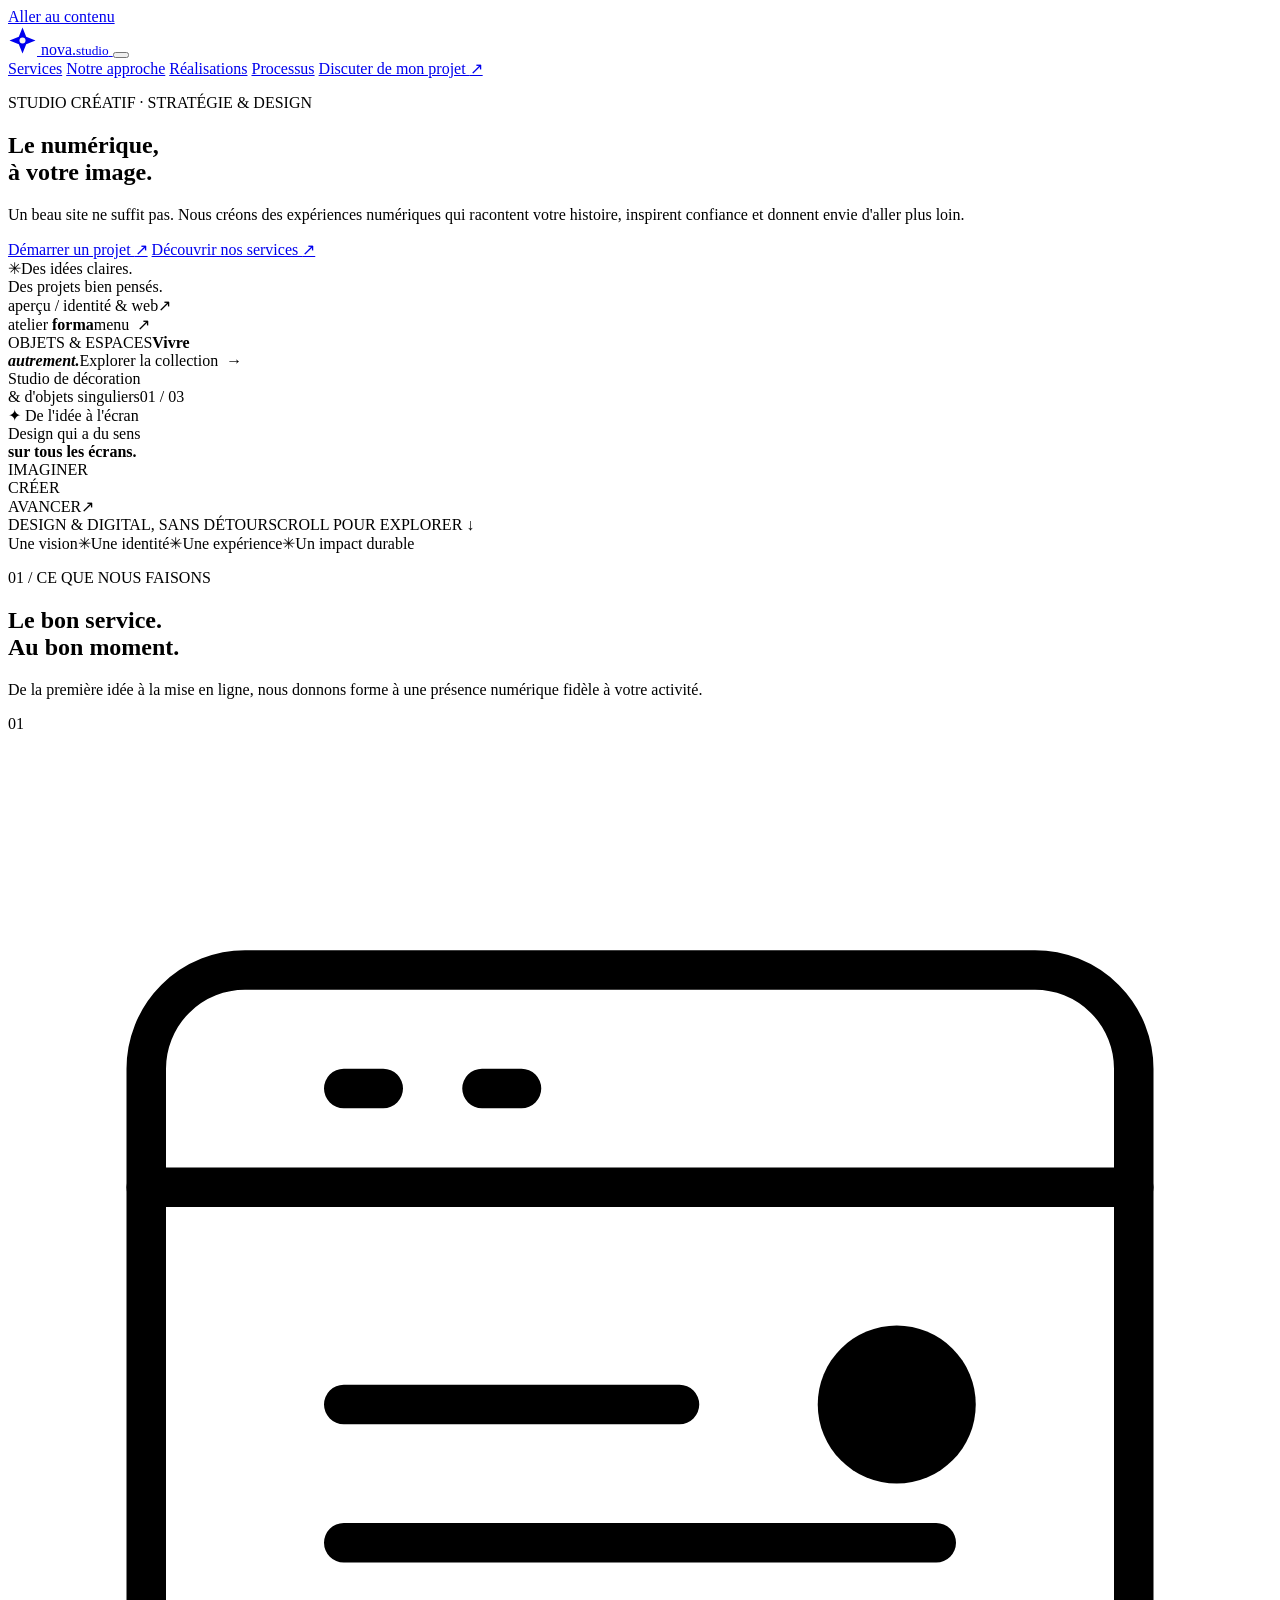
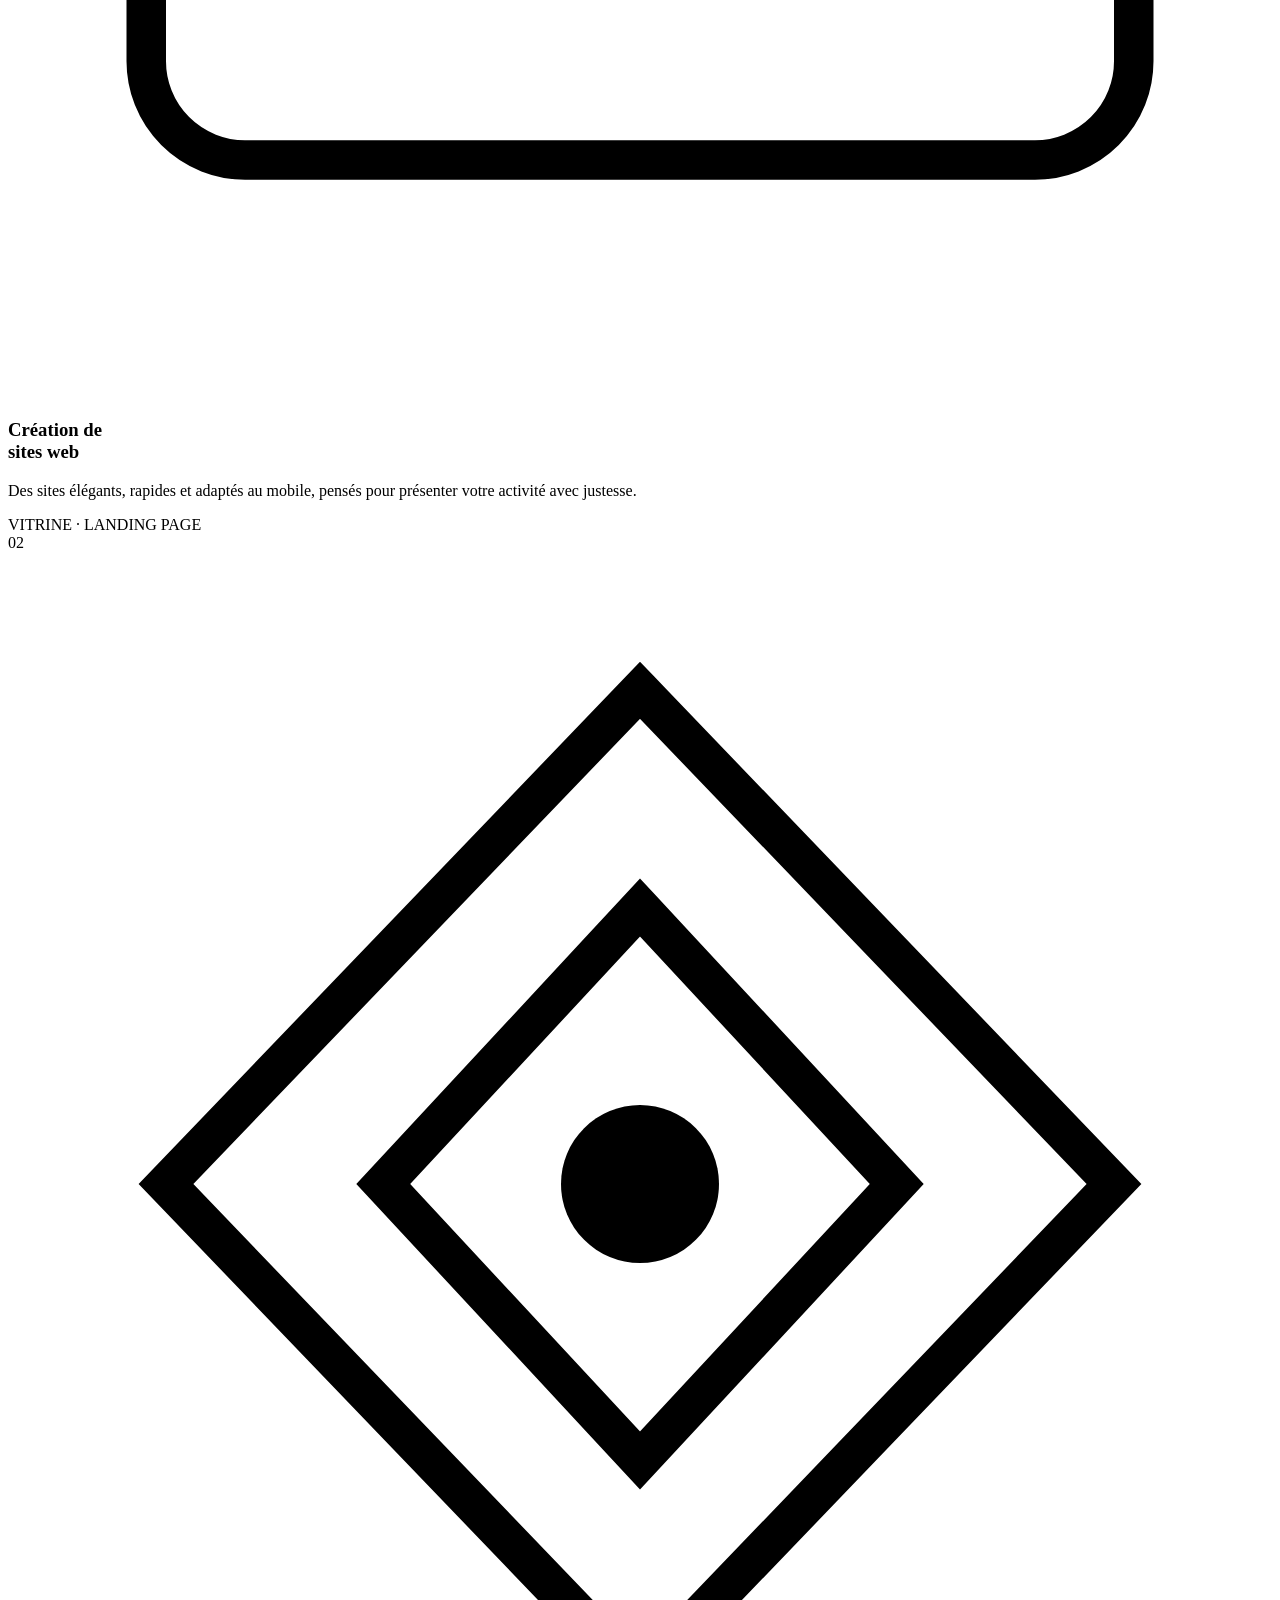
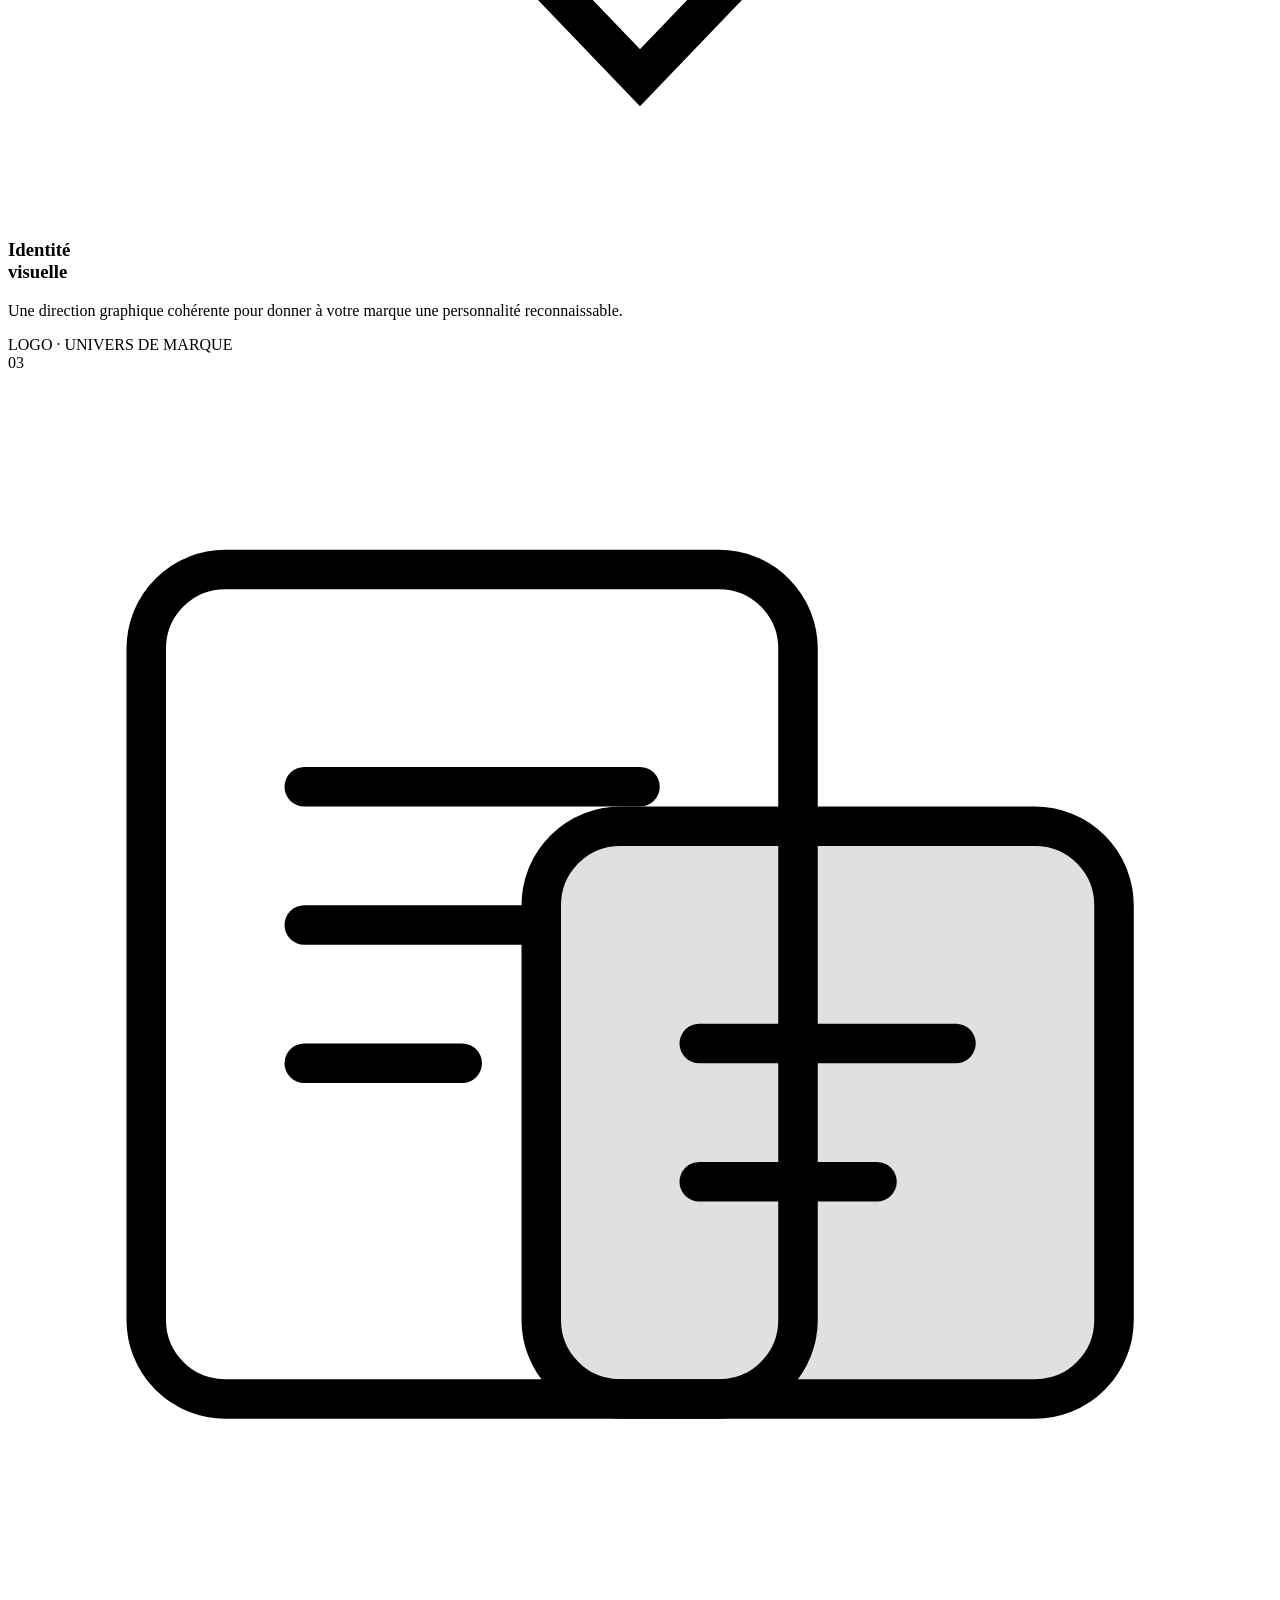
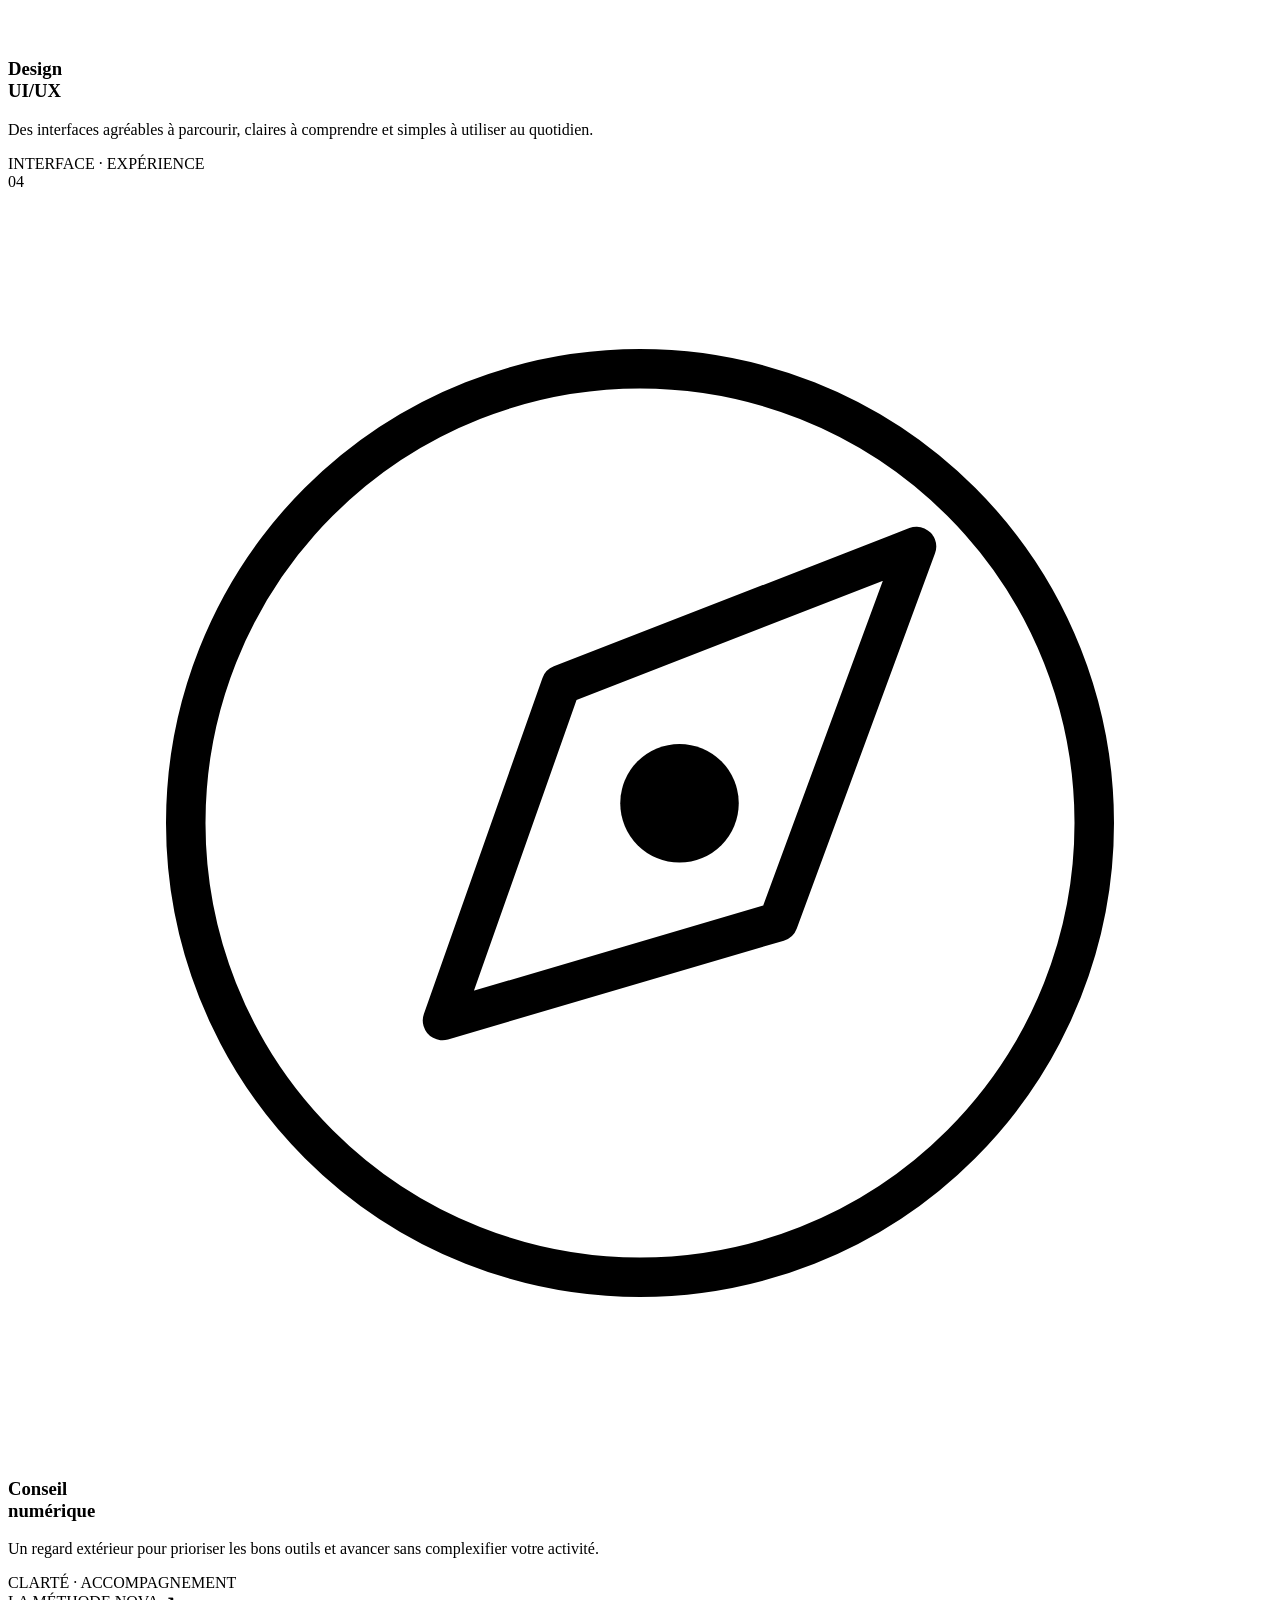
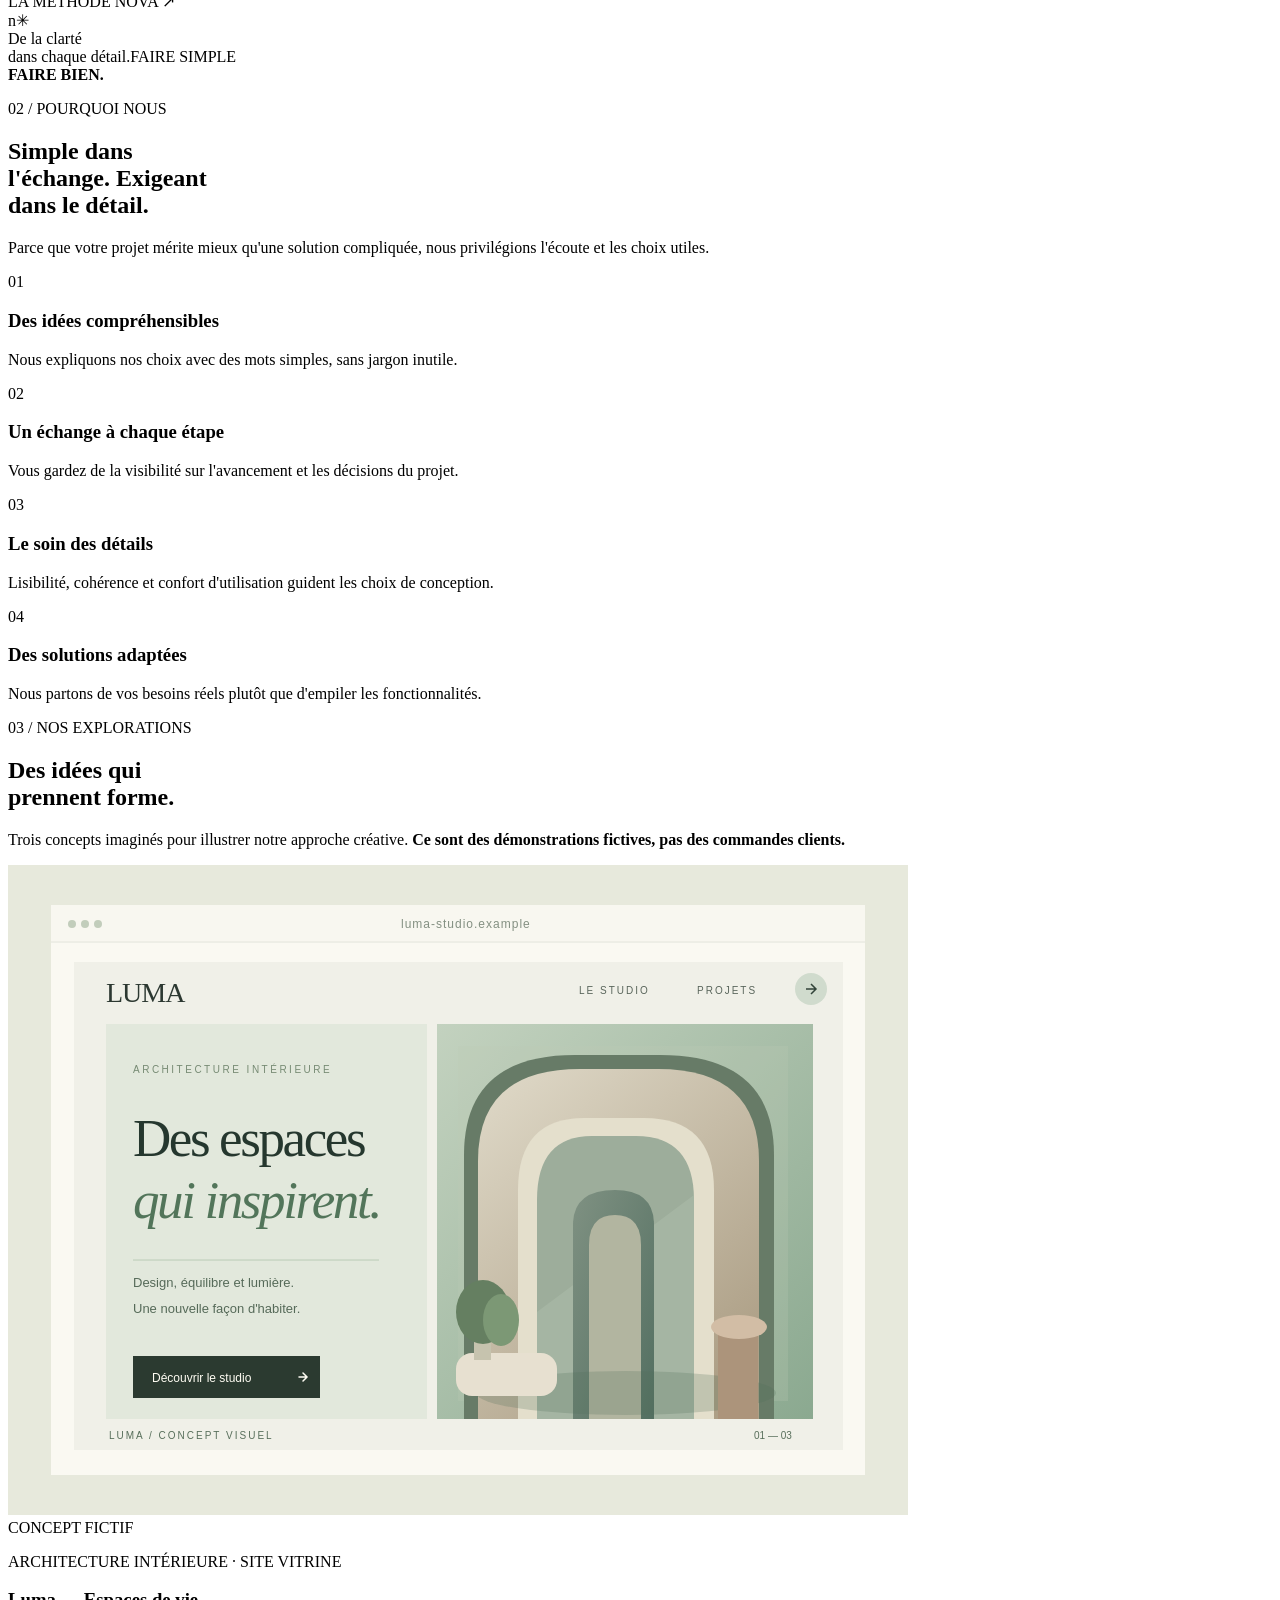
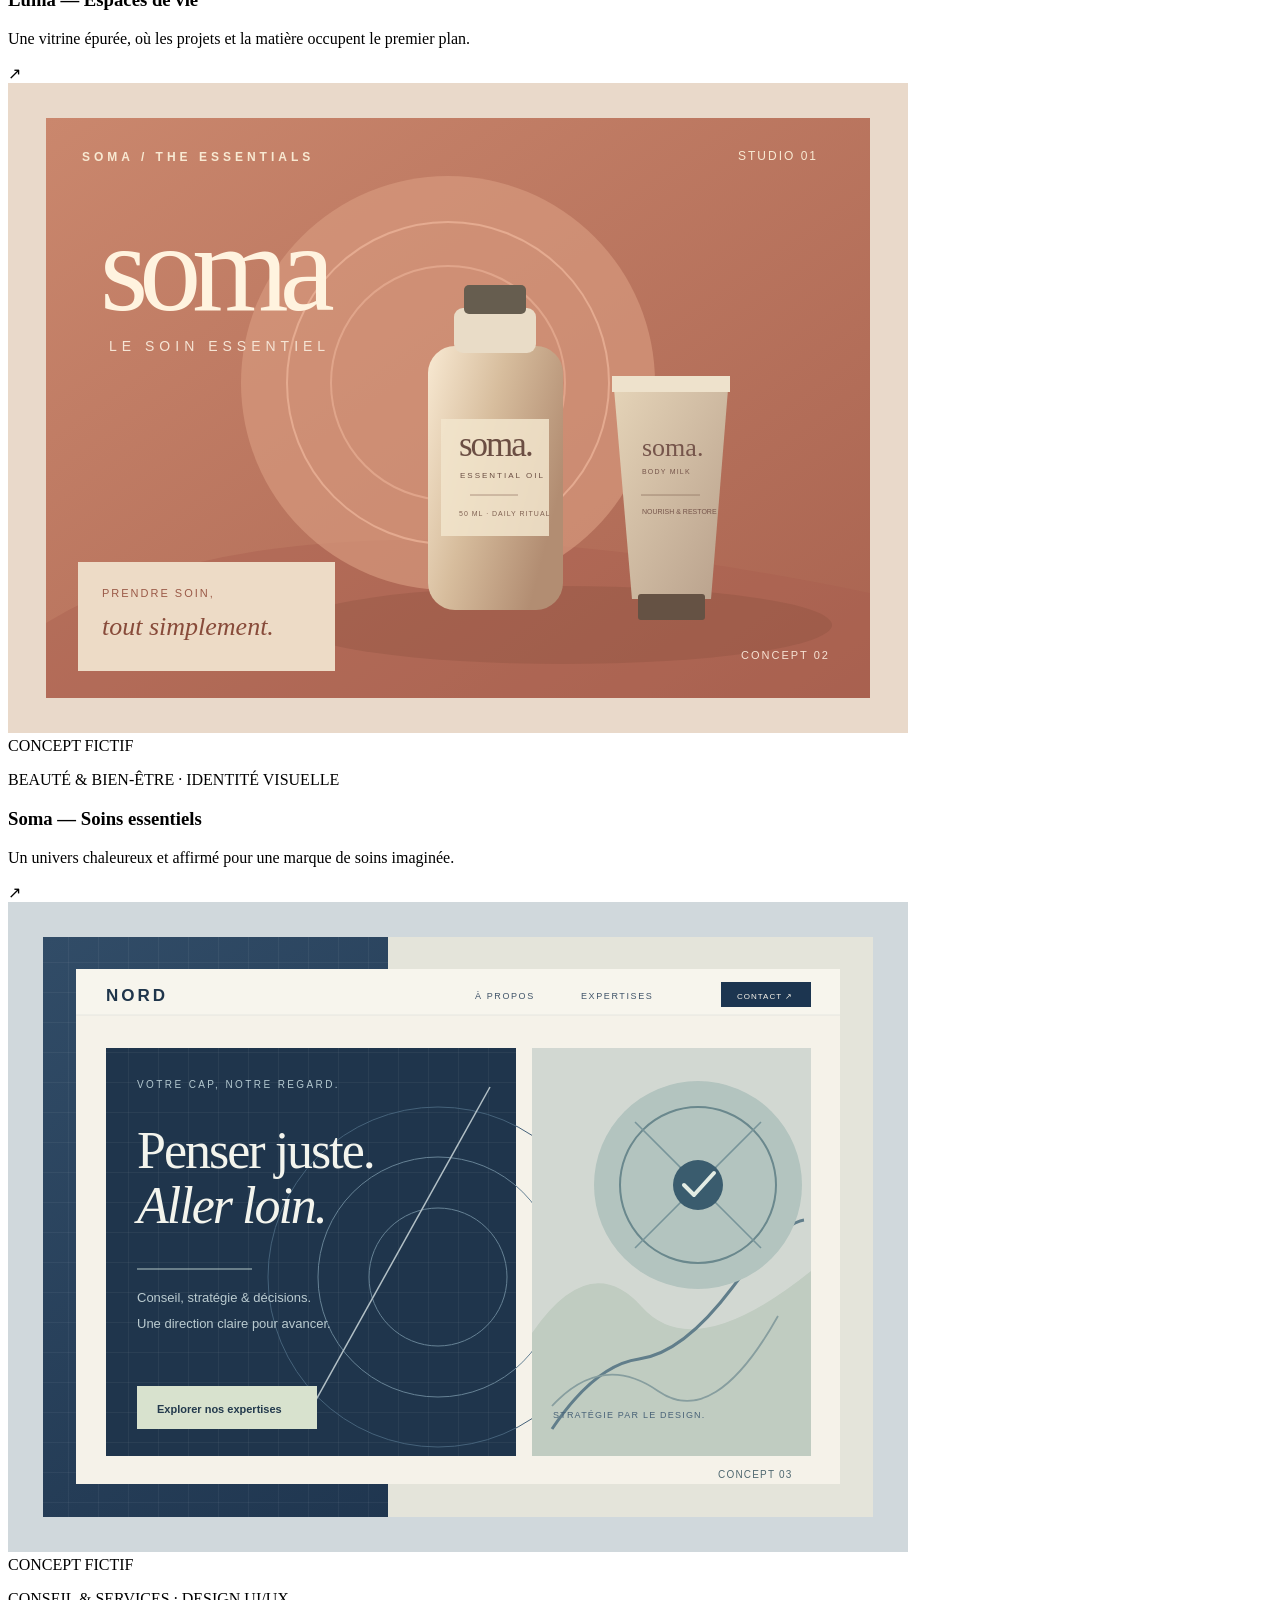
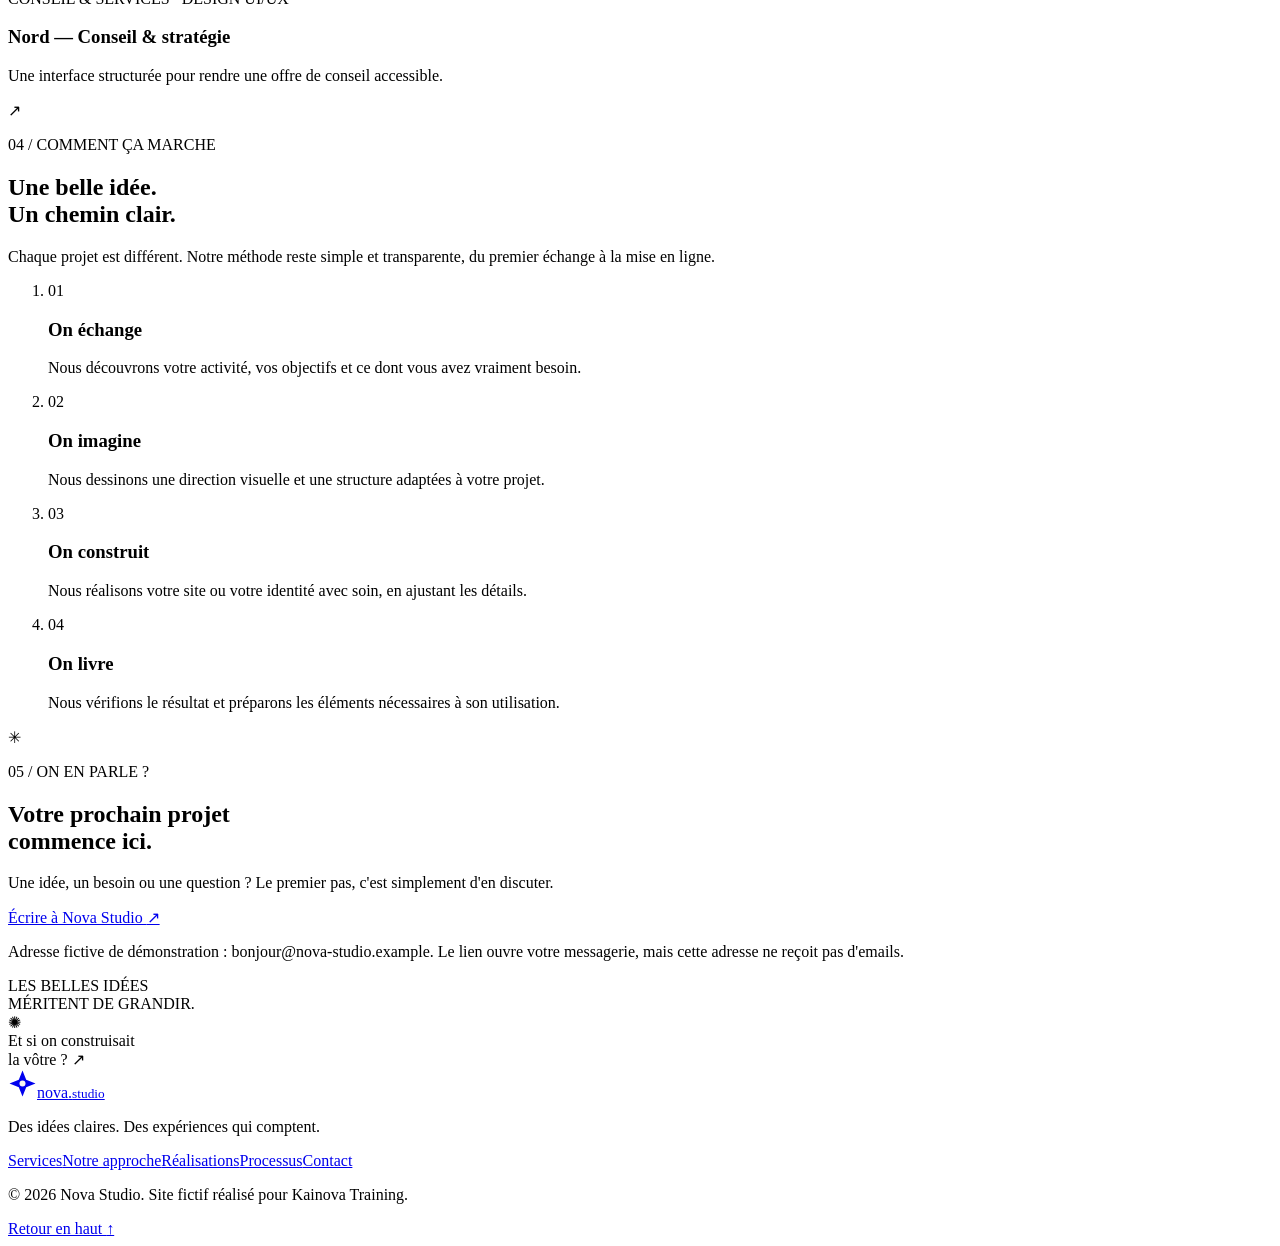
==== KAINOVA-TRAINING/01-nova-studio/index.html @ ff2a1469 "feat(nova-studio): add index.html" ====
<!doctype html>
<html lang="fr">
  <head>
    <meta charset="utf-8" />
    <meta name="viewport" content="width=device-width, initial-scale=1" />
    <meta name="theme-color" content="#f7f6f1" />
    <meta name="description" content="Nova Studio, agence numérique fictive : sites web, identité visuelle, design UI/UX et conseil pour petites entreprises francophones. Projet de démonstration Kainova Training." />
    <meta name="robots" content="noindex, nofollow" />
    <meta property="og:type" content="website" />
    <meta property="og:title" content="Nova Studio — Le numérique, à votre image" />
    <meta property="og:description" content="Un studio créatif pour une présence numérique claire, utile et remarquable. Site de démonstration." />
    <title>Nova Studio — Le numérique, à votre image</title>
    <link rel="icon" href="assets/favicon.svg" type="image/svg+xml" />
    <link rel="stylesheet" href="style.css" />
    <script src="script.js" defer></script>
  </head>
  <body>
    <a class="skip-link" href="#contenu">Aller au contenu</a>

    <header class="site-header" id="haut">
      <div class="container header-inner">
        <a href="#haut" class="brand" aria-label="Nova Studio, retour en haut de page">
          <span class="brand-mark" aria-hidden="true">
            <svg width="29" height="29" viewBox="0 0 29 29" fill="none"><path d="M14.5 1.5 18.2 10.8 27.5 14.5 18.2 18.2 14.5 27.5 10.8 18.2 1.5 14.5 10.8 10.8 14.5 1.5Z" fill="currentColor"/><circle cx="14.5" cy="14.5" r="3" fill="#F7F6F1"/></svg>
          </span>
          <span>nova<span class="brand-dot">.</span><small>studio</small></span>
        </a>

        <button class="menu-toggle" type="button" aria-expanded="false" aria-controls="navigation-principale" aria-label="Ouvrir le menu de navigation">
          <span></span><span></span>
        </button>

        <nav class="site-nav" id="navigation-principale" aria-label="Navigation principale" data-open="false">
          <a href="#services">Services</a>
          <a href="#approche">Notre approche</a>
          <a href="#realisations">Réalisations</a>
          <a href="#processus">Processus</a>
          <a class="nav-contact" href="#contact">Discuter de mon projet <span aria-hidden="true">↗</span></a>
        </nav>
      </div>
    </header>

    <main id="contenu">
      <section class="hero" aria-labelledby="hero-titre">
        <div class="hero-grain" aria-hidden="true"></div>
        <div class="container hero-grid">
          <div class="hero-copy">
            <p class="eyebrow eyebrow-light"><span class="eyebrow-line" aria-hidden="true"></span> STUDIO CRÉATIF · STRATÉGIE & DESIGN</p>
            <h1 id="hero-titre">Le numérique,<br />à votre <span class="serif-accent">image<span class="accent-period">.</span></span></h1>
            <p class="hero-lead">Un beau site ne suffit pas. Nous créons des expériences numériques qui racontent votre histoire, inspirent confiance et donnent envie d'aller plus loin.</p>
            <div class="hero-actions">
              <a class="button button-lime" href="#contact">Démarrer un projet <span class="button-arrow" aria-hidden="true">↗</span></a>
              <a class="text-link text-link-light" href="#services">Découvrir nos services <span aria-hidden="true">↗</span></a>
            </div>
            <div class="hero-bottom-note"><span class="note-asterisk" aria-hidden="true">✳</span><span>Des idées claires.<br />Des projets bien pensés.</span></div>
          </div>

          <div class="hero-art" aria-label="Aperçu graphique d'un projet web fictif réalisé en démonstration" role="img">
            <div class="art-orbit art-orbit-one" aria-hidden="true"></div>
            <div class="art-orbit art-orbit-two" aria-hidden="true"></div>
            <div class="mock-browser" aria-hidden="true">
              <div class="browser-top"><div class="browser-dots"><i></i><i></i><i></i></div><span>aperçu / identité & web</span><span class="browser-plus">↗</span></div>
              <div class="browser-page">
                <div class="demo-topline"><span>atelier <b>forma</b></span><span>menu &nbsp;↗</span></div>
                <div class="demo-hero">
                  <div class="demo-copy"><span class="demo-label">OBJETS & ESPACES</span><strong>Vivre<br /><em>autrement.</em></strong><span class="demo-link">Explorer la collection &nbsp;→</span></div>
                  <div class="demo-visual"><div class="shape-arch"><div class="shape-inner"></div></div><span class="demo-sphere"></span></div>
                </div>
                <div class="demo-bottom"><span>Studio de décoration<br /> & d'objets singuliers</span><span>01 / 03</span></div>
              </div>
            </div>
            <div class="floating-note note-top" aria-hidden="true"><span class="note-icon">✦</span> De l'idée à l'écran</div>
            <div class="floating-note note-bottom" aria-hidden="true"><span class="tiny-circle"></span><span>Design qui a du sens<br /><strong>sur tous les écrans.</strong></span></div>
            <div class="hero-art-stamp" aria-hidden="true"><span>IMAGINER<br />CRÉER<br />AVANCER</span><span class="stamp-arrow">↗</span></div>
          </div>
        </div>
        <div class="hero-index container"><span>DESIGN & DIGITAL, SANS DÉTOUR</span><span>SCROLL POUR EXPLORER <span aria-hidden="true">↓</span></span></div>
      </section>

      <div class="values-ribbon" aria-label="Nos domaines d'intervention">
        <div class="container ribbon-inner"><span>Une vision</span><span class="ribbon-spark" aria-hidden="true">✳</span><span>Une identité</span><span class="ribbon-spark" aria-hidden="true">✳</span><span>Une expérience</span><span class="ribbon-spark" aria-hidden="true">✳</span><span>Un impact durable</span></div>
      </div>

      <section class="section services-section" id="services" aria-labelledby="services-titre">
        <div class="container">
          <div class="section-heading split-heading">
            <div><p class="eyebrow"><span class="eyebrow-number">01 /</span> CE QUE NOUS FAISONS</p><h2 id="services-titre">Le bon service.<br /><span class="serif-accent serif-dark">Au bon moment.</span></h2></div>
            <p class="section-aside">De la première idée à la mise en ligne, nous donnons forme à une présence numérique fidèle à votre activité.</p>
          </div>
          <div class="services-grid">
            <article class="service-card service-card-featured">
              <div class="service-top"><span class="service-number">01</span><span class="service-icon" aria-hidden="true"><svg viewBox="0 0 64 64" fill="none"><rect x="7" y="12" width="50" height="40" rx="5" stroke="currentColor" stroke-width="2"/><path d="M7 23H57M17 18H19M24 18H26M17 34H34M17 41H47" stroke="currentColor" stroke-width="2" stroke-linecap="round"/><circle cx="45" cy="34" r="4" fill="currentColor"/></svg></span></div>
              <div><h3>Création de<br />sites web</h3><p>Des sites élégants, rapides et adaptés au mobile, pensés pour présenter votre activité avec justesse.</p></div>
              <span class="service-tag">VITRINE · LANDING PAGE</span>
            </article>
            <article class="service-card">
              <div class="service-top"><span class="service-number">02</span><span class="service-icon" aria-hidden="true"><svg viewBox="0 0 64 64" fill="none"><path d="M32 7 56 32 32 57 8 32 32 7Z" stroke="currentColor" stroke-width="2"/><path d="M32 18 45 32 32 46 19 32 32 18Z" stroke="currentColor" stroke-width="2"/><circle cx="32" cy="32" r="4" fill="currentColor"/></svg></span></div>
              <div><h3>Identité<br />visuelle</h3><p>Une direction graphique cohérente pour donner à votre marque une personnalité reconnaissable.</p></div>
              <span class="service-tag">LOGO · UNIVERS DE MARQUE</span>
            </article>
            <article class="service-card">
              <div class="service-top"><span class="service-number">03</span><span class="service-icon" aria-hidden="true"><svg viewBox="0 0 64 64" fill="none"><rect x="7" y="10" width="33" height="42" rx="4" stroke="currentColor" stroke-width="2"/><rect x="27" y="23" width="29" height="29" rx="4" fill="currentColor" fill-opacity=".12" stroke="currentColor" stroke-width="2"/><path d="M15 21H32M15 28H26M15 35H23M35 34H48M35 41H44" stroke="currentColor" stroke-width="2" stroke-linecap="round"/></svg></span></div>
              <div><h3>Design<br />UI/UX</h3><p>Des interfaces agréables à parcourir, claires à comprendre et simples à utiliser au quotidien.</p></div>
              <span class="service-tag">INTERFACE · EXPÉRIENCE</span>
            </article>
            <article class="service-card">
              <div class="service-top"><span class="service-number">04</span><span class="service-icon" aria-hidden="true"><svg viewBox="0 0 64 64" fill="none"><circle cx="32" cy="32" r="23" stroke="currentColor" stroke-width="2"/><path d="M22 42 28 25 46 18 39 37 22 42Z" stroke="currentColor" stroke-width="2" stroke-linejoin="round"/><circle cx="34" cy="31" r="3" fill="currentColor"/></svg></span></div>
              <div><h3>Conseil<br />numérique</h3><p>Un regard extérieur pour prioriser les bons outils et avancer sans complexifier votre activité.</p></div>
              <span class="service-tag">CLARTÉ · ACCOMPAGNEMENT</span>
            </article>
          </div>
        </div>
      </section>

      <section class="section approach-section" id="approche" aria-labelledby="approche-titre">
        <div class="container approach-grid">
          <div class="approach-visual" aria-hidden="true">
            <div class="approach-label">LA MÉTHODE NOVA <span>↗</span></div>
            <div class="approach-big-symbol">n<span>✳</span></div>
            <div class="approach-caption"><span>De la clarté<br />dans chaque détail.</span><span class="approach-badge">FAIRE SIMPLE<br /><b>FAIRE BIEN.</b></span></div>
          </div>
          <div class="approach-copy"><p class="eyebrow"><span class="eyebrow-number">02 /</span> POURQUOI NOUS</p><h2 id="approche-titre">Simple dans<br />l'échange. <span class="serif-accent serif-dark">Exigeant</span><br />dans le détail.</h2><p class="approach-intro">Parce que votre projet mérite mieux qu'une solution compliquée, nous privilégions l'écoute et les choix utiles.</p>
            <div class="advantages">
              <div><span class="adv-num">01</span><div><h3>Des idées compréhensibles</h3><p>Nous expliquons nos choix avec des mots simples, sans jargon inutile.</p></div></div>
              <div><span class="adv-num">02</span><div><h3>Un échange à chaque étape</h3><p>Vous gardez de la visibilité sur l'avancement et les décisions du projet.</p></div></div>
              <div><span class="adv-num">03</span><div><h3>Le soin des détails</h3><p>Lisibilité, cohérence et confort d'utilisation guident les choix de conception.</p></div></div>
              <div><span class="adv-num">04</span><div><h3>Des solutions adaptées</h3><p>Nous partons de vos besoins réels plutôt que d'empiler les fonctionnalités.</p></div></div>
            </div>
          </div>
        </div>
      </section>

      <section class="section work-section" id="realisations" aria-labelledby="realisations-titre">
        <div class="container">
          <div class="section-heading split-heading work-heading"><div><p class="eyebrow"><span class="eyebrow-number">03 /</span> NOS EXPLORATIONS</p><h2 id="realisations-titre">Des idées qui<br /><span class="serif-accent serif-dark">prennent forme.</span></h2></div><p class="section-aside">Trois concepts imaginés pour illustrer notre approche créative. <strong>Ce sont des démonstrations fictives, pas des commandes clients.</strong></p></div>
          <div class="projects-grid">
            <article class="project-card project-card-large">
              <div class="project-image"><img src="assets/projet-luma.svg" alt="Maquette fictive Luma : site d'un studio d'architecture aux tonalités vert sauge et crème" width="900" height="650" loading="lazy" decoding="async" /></div>
              <div class="project-info"><div><span class="demo-pill">CONCEPT FICTIF</span><p class="project-category">ARCHITECTURE INTÉRIEURE · SITE VITRINE</p><h3>Luma — Espaces de vie</h3><p>Une vitrine épurée, où les projets et la matière occupent le premier plan.</p></div><span class="project-arrow" aria-hidden="true">↗</span></div>
            </article>
            <article class="project-card">
              <div class="project-image"><img src="assets/projet-soma.svg" alt="Maquette fictive Soma : identité d'une marque de soins avec flacons illustrés et fond terracotta" width="900" height="650" loading="lazy" decoding="async" /></div>
              <div class="project-info"><div><span class="demo-pill">CONCEPT FICTIF</span><p class="project-category">BEAUTÉ & BIEN-ÊTRE · IDENTITÉ VISUELLE</p><h3>Soma — Soins essentiels</h3><p>Un univers chaleureux et affirmé pour une marque de soins imaginée.</p></div><span class="project-arrow" aria-hidden="true">↗</span></div>
            </article>
            <article class="project-card">
              <div class="project-image"><img src="assets/projet-nord.svg" alt="Maquette fictive Nord : interface de conseil professionnel avec mise en page bleu nuit et crème" width="900" height="650" loading="lazy" decoding="async" /></div>
              <div class="project-info"><div><span class="demo-pill">CONCEPT FICTIF</span><p class="project-category">CONSEIL & SERVICES · DESIGN UI/UX</p><h3>Nord — Conseil & stratégie</h3><p>Une interface structurée pour rendre une offre de conseil accessible.</p></div><span class="project-arrow" aria-hidden="true">↗</span></div>
            </article>
          </div>
        </div>
      </section>

      <section class="section process-section" id="processus" aria-labelledby="processus-titre">
        <div class="container"><div class="section-heading split-heading process-heading"><div><p class="eyebrow eyebrow-light"><span class="eyebrow-number">04 /</span> COMMENT ÇA MARCHE</p><h2 id="processus-titre">Une belle idée.<br /><span class="serif-accent">Un chemin clair.</span></h2></div><p class="section-aside">Chaque projet est différent. Notre méthode reste simple et transparente, du premier échange à la mise en ligne.</p></div>
          <ol class="process-grid"><li><div class="process-line"><span>01</span><i aria-hidden="true"></i></div><h3>On échange</h3><p>Nous découvrons votre activité, vos objectifs et ce dont vous avez vraiment besoin.</p></li><li><div class="process-line"><span>02</span><i aria-hidden="true"></i></div><h3>On imagine</h3><p>Nous dessinons une direction visuelle et une structure adaptées à votre projet.</p></li><li><div class="process-line"><span>03</span><i aria-hidden="true"></i></div><h3>On construit</h3><p>Nous réalisons votre site ou votre identité avec soin, en ajustant les détails.</p></li><li><div class="process-line"><span>04</span><i aria-hidden="true"></i></div><h3>On livre</h3><p>Nous vérifions le résultat et préparons les éléments nécessaires à son utilisation.</p></li></ol>
        </div>
      </section>

      <section class="contact-section" id="contact" aria-labelledby="contact-titre"><div class="container"><div class="contact-panel"><div class="contact-deco" aria-hidden="true">✳</div><div class="contact-content"><p class="eyebrow"><span class="eyebrow-number">05 /</span> ON EN PARLE ?</p><h2 id="contact-titre">Votre prochain projet<br />commence <span class="serif-accent serif-dark">ici.</span></h2><p>Une idée, un besoin ou une question ? Le premier pas, c'est simplement d'en discuter.</p><a class="button button-dark" href="mailto:bonjour@nova-studio.example?subject=Parlons%20de%20mon%20projet">Écrire à Nova Studio <span class="button-arrow" aria-hidden="true">↗</span></a><p class="demo-disclaimer">Adresse fictive de démonstration : <span>bonjour@nova-studio.example</span>. Le lien ouvre votre messagerie, mais cette adresse ne reçoit pas d'emails.</p></div><div class="contact-side" aria-hidden="true"><div class="contact-side-top">LES BELLES IDÉES<br />MÉRITENT DE GRANDIR.</div><div class="contact-side-star">✺</div><div class="contact-side-bottom">Et si on construisait<br />la vôtre ? <span>↗</span></div></div></div></div></section>
    </main>

    <footer class="footer"><div class="container"><div class="footer-main"><div><a href="#haut" class="brand footer-brand" aria-label="Nova Studio, retour en haut de page"><span class="brand-mark" aria-hidden="true"><svg width="29" height="29" viewBox="0 0 29 29" fill="none"><path d="M14.5 1.5 18.2 10.8 27.5 14.5 18.2 18.2 14.5 27.5 10.8 18.2 1.5 14.5 10.8 10.8 14.5 1.5Z" fill="currentColor"/><circle cx="14.5" cy="14.5" r="3" fill="#F7F6F1"/></svg></span><span>nova<span class="brand-dot">.</span><small>studio</small></span></a><p>Des idées claires. Des expériences qui comptent.</p></div><nav class="footer-nav" aria-label="Navigation secondaire"><a href="#services">Services</a><a href="#approche">Notre approche</a><a href="#realisations">Réalisations</a><a href="#processus">Processus</a><a href="#contact">Contact</a></nav></div><div class="footer-bottom"><p>© 2026 Nova Studio. Site fictif réalisé pour Kainova Training.</p><a href="#haut">Retour en haut <span aria-hidden="true">↑</span></a></div></div></footer>
  </body>
</html>
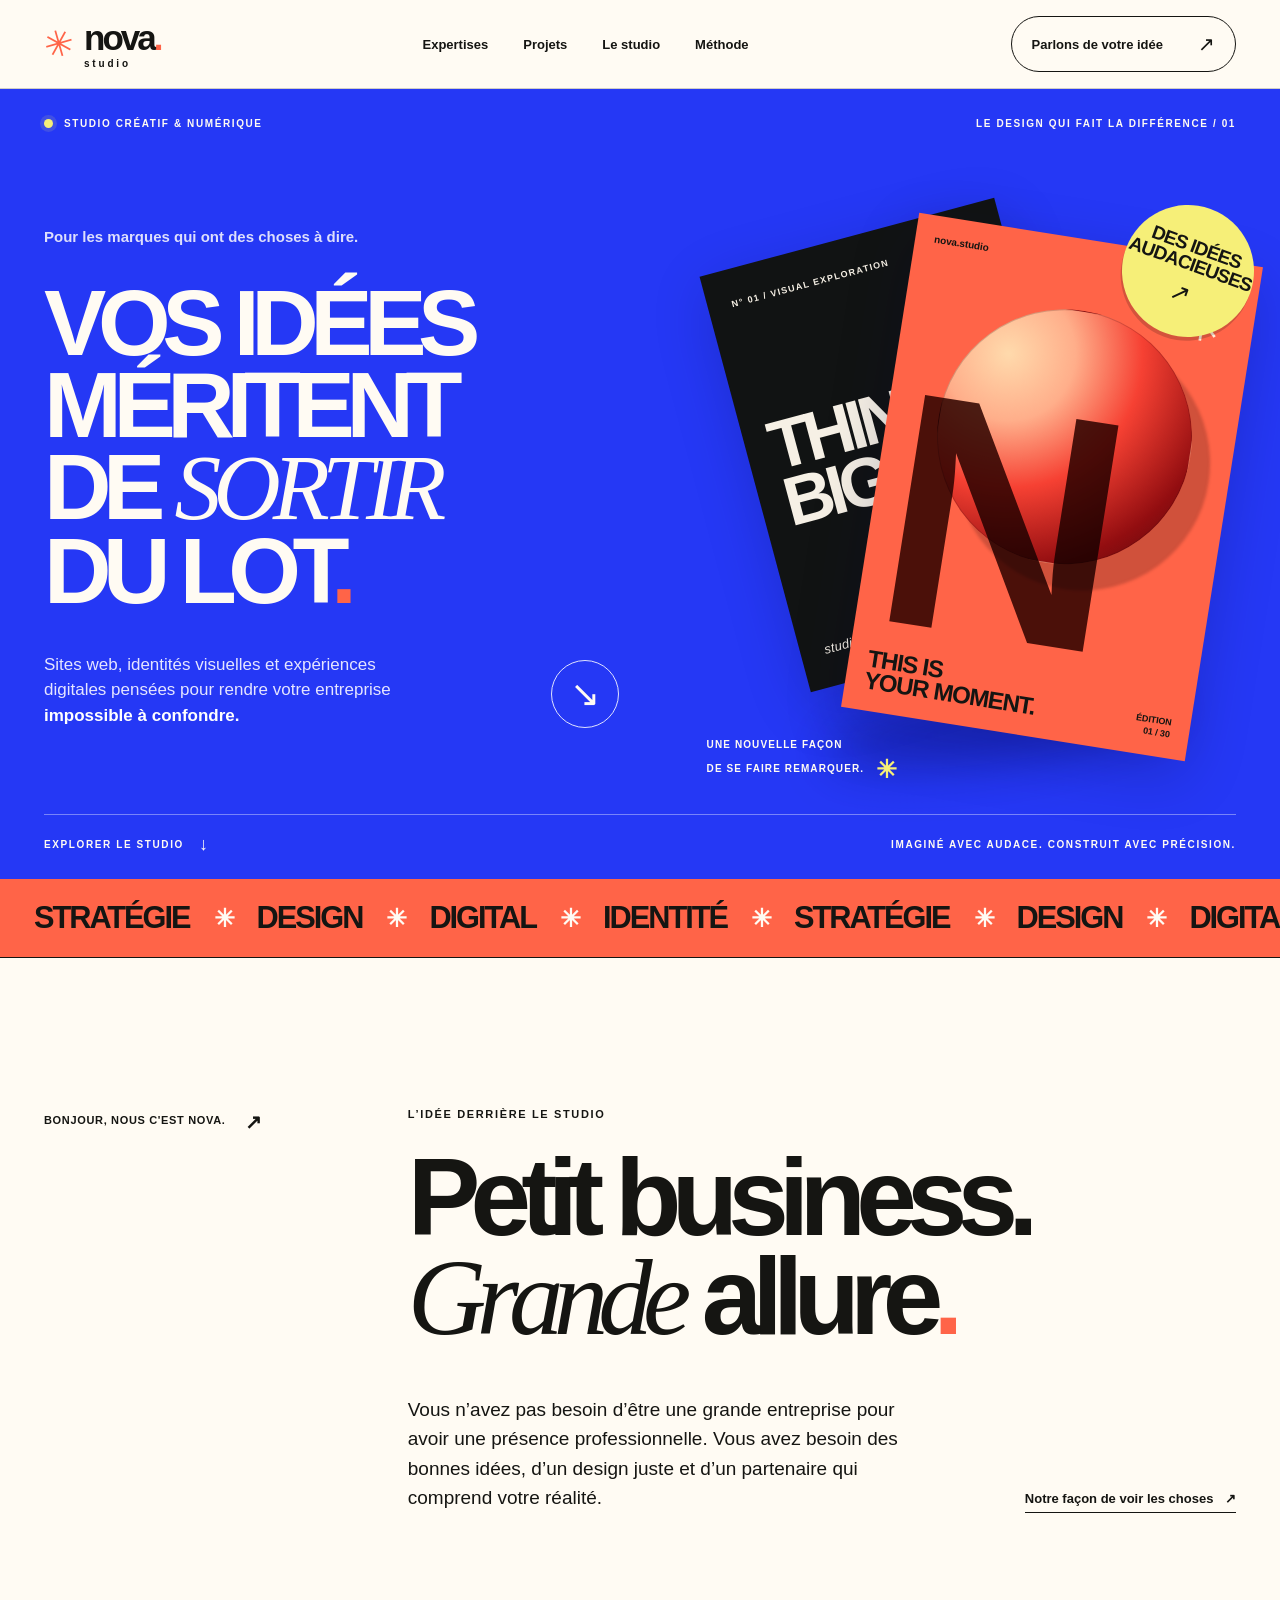
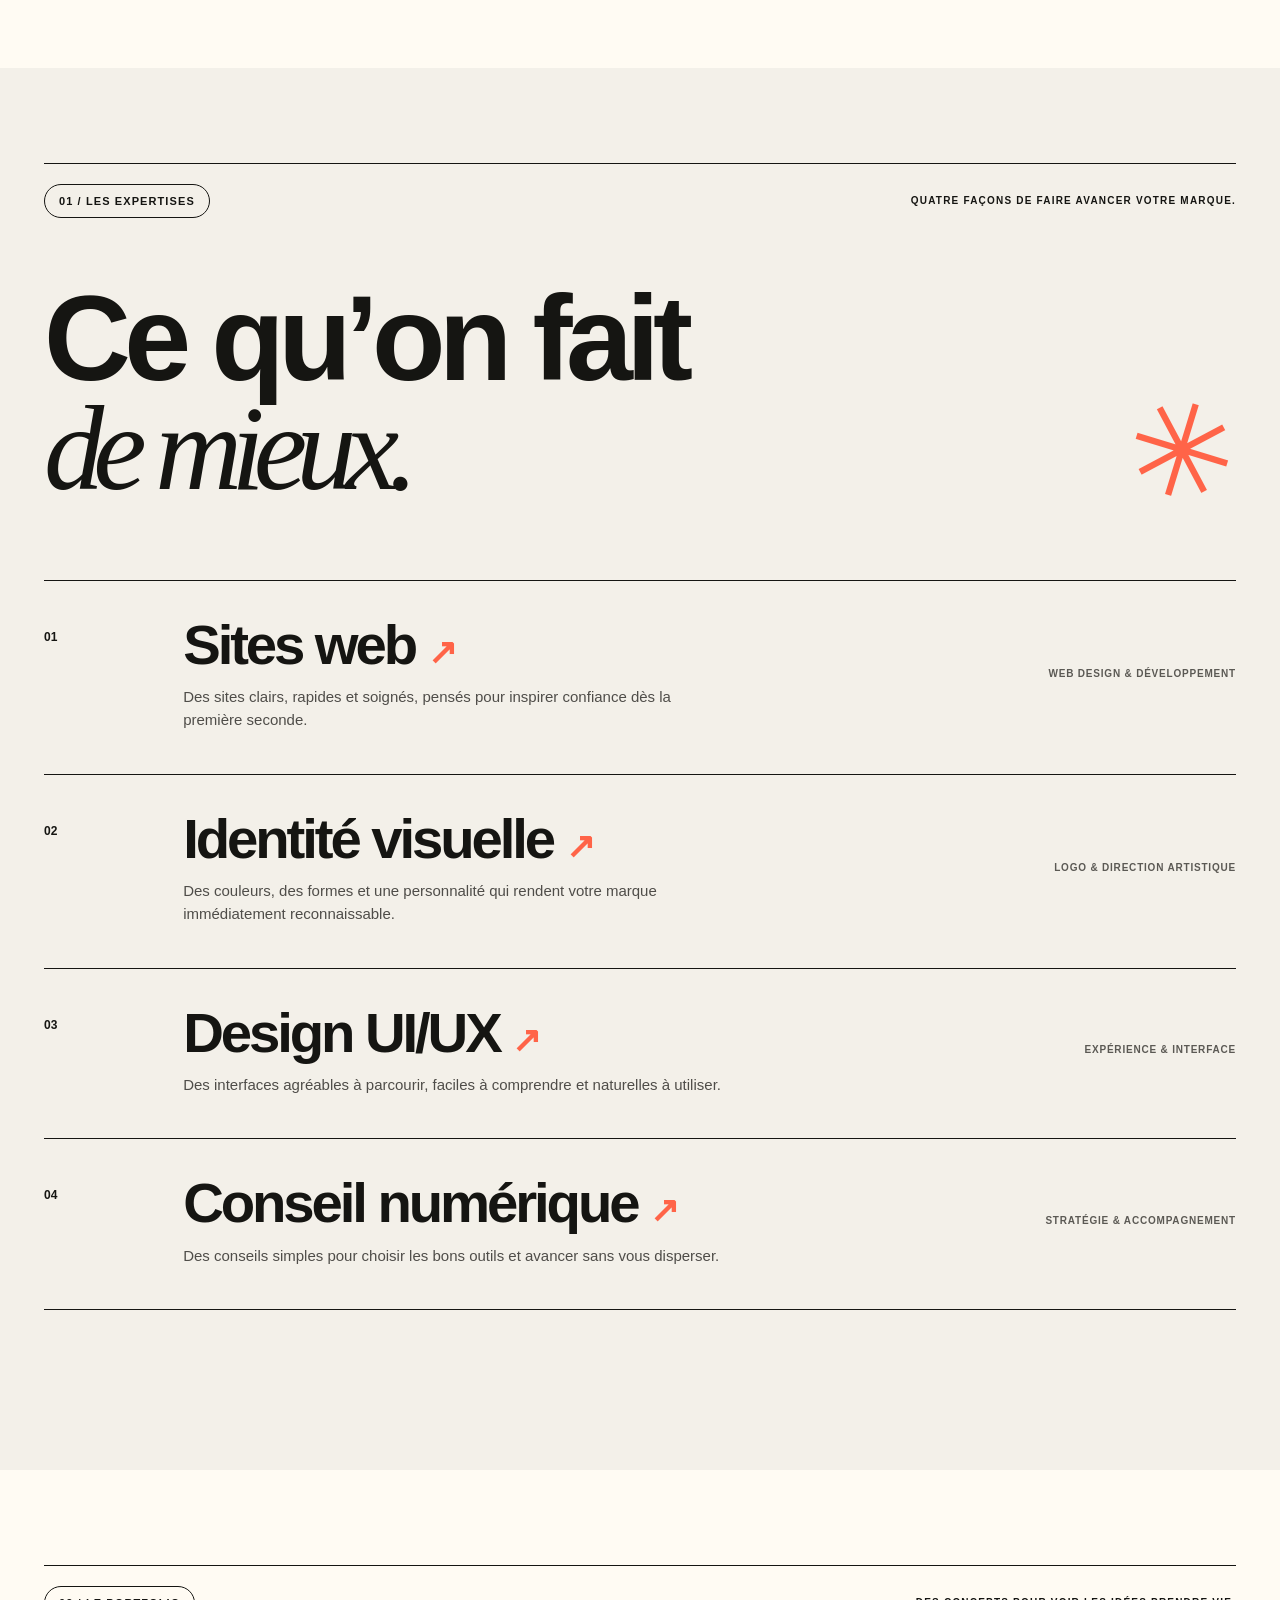
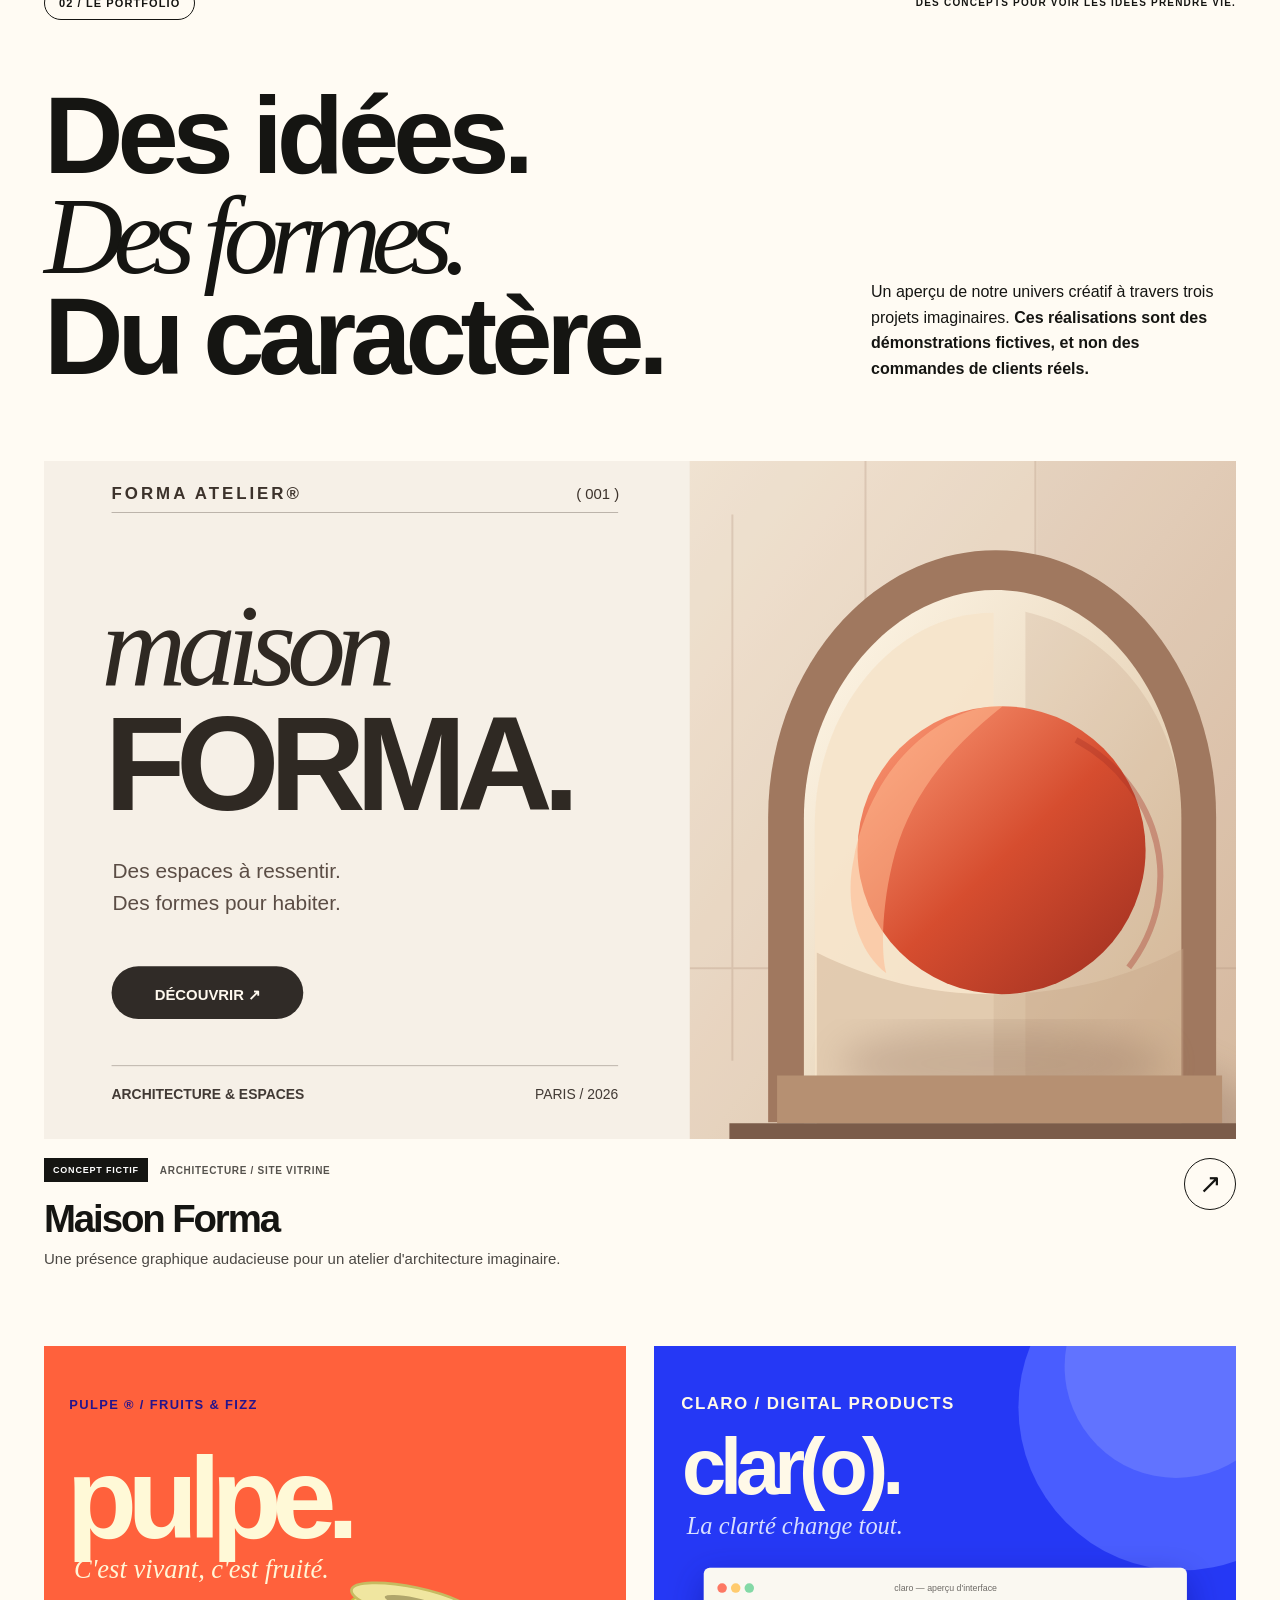
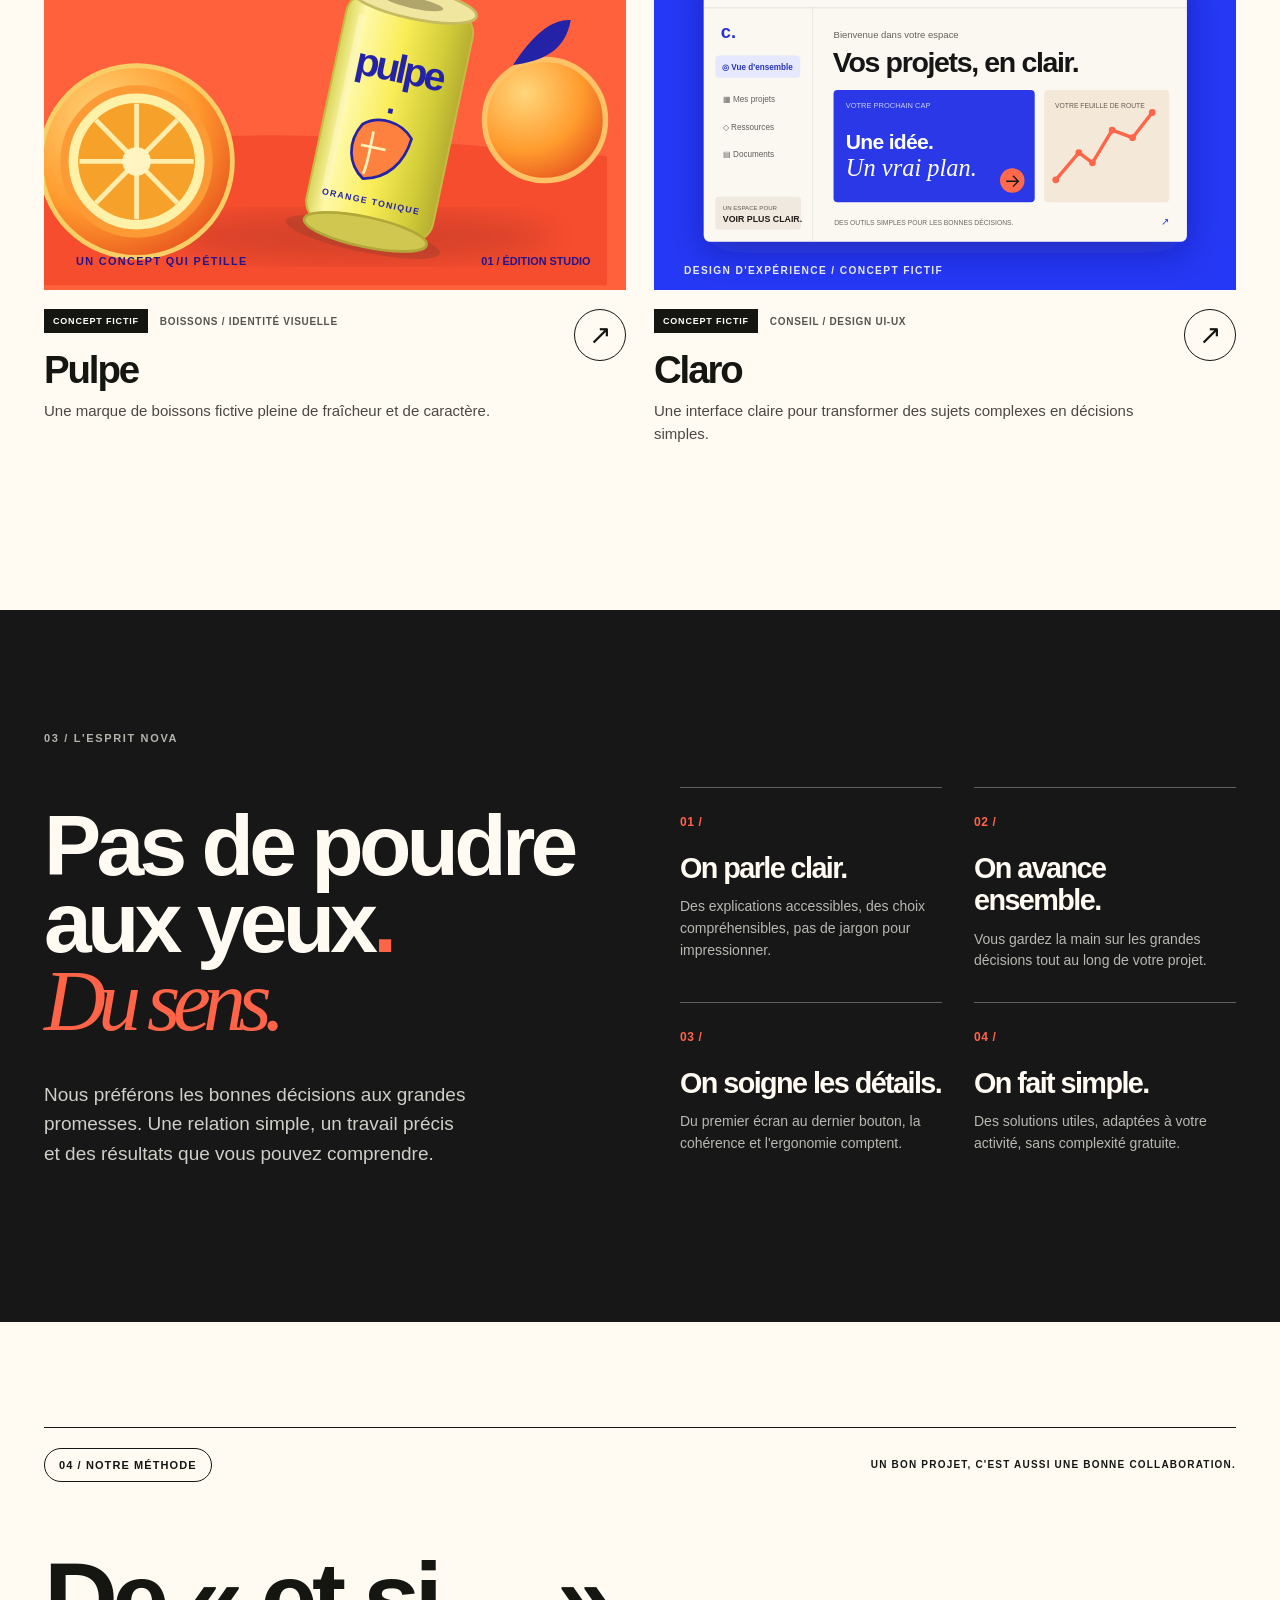
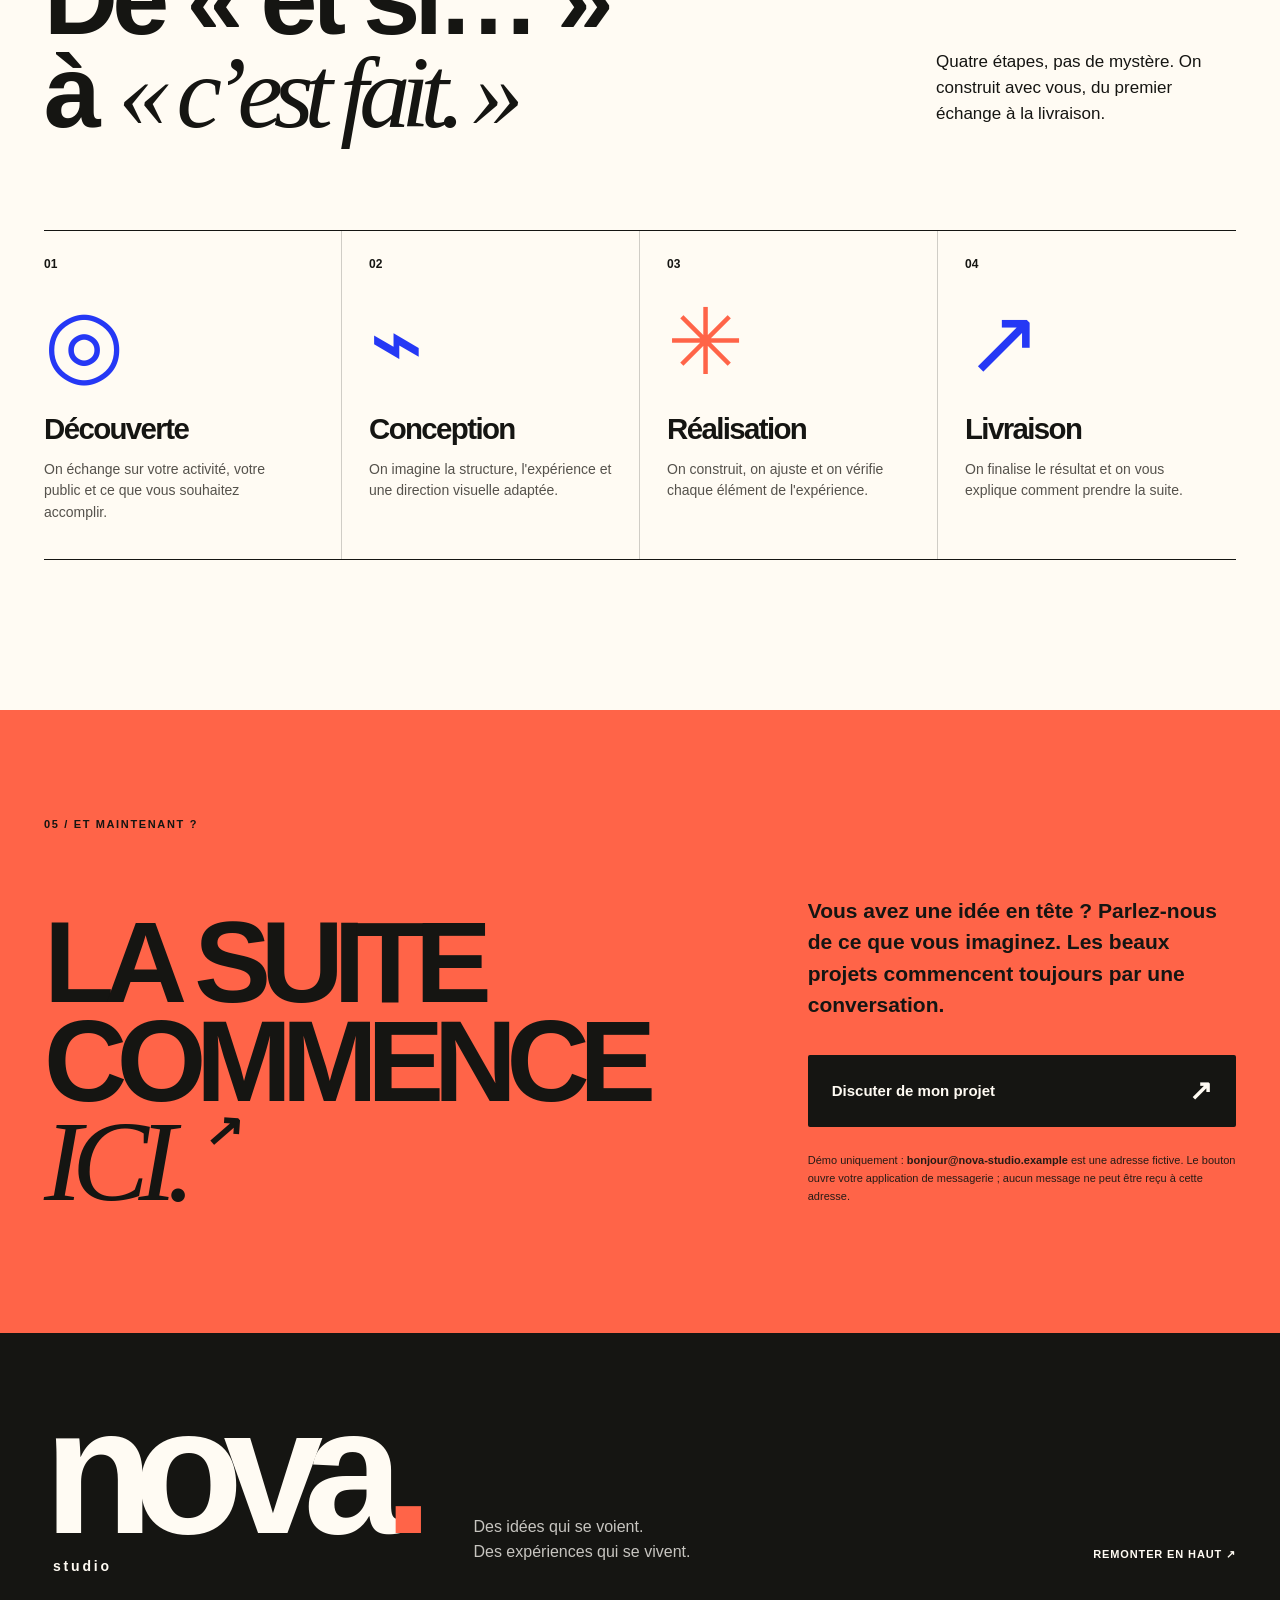
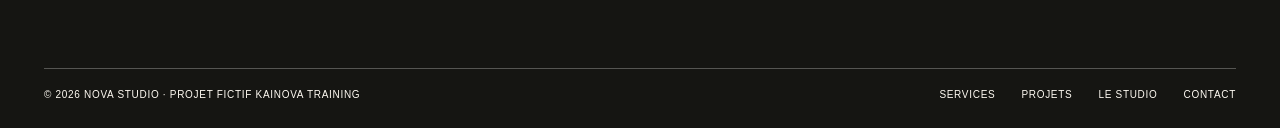
==== commit 4da55b38: "feat(training-01): redesign Nova Studio with bold editorial identity and responsive portfolio" ====
--- a/KAINOVA-TRAINING/01-nova-studio/index.html
+++ b/KAINOVA-TRAINING/01-nova-studio/index.html
@@ -1,164 +1,131 @@
 <!doctype html>
 <html lang="fr">
-  <head>
-    <meta charset="utf-8" />
-    <meta name="viewport" content="width=device-width, initial-scale=1" />
-    <meta name="theme-color" content="#f7f6f1" />
-    <meta name="description" content="Nova Studio, agence numérique fictive : sites web, identité visuelle, design UI/UX et conseil pour petites entreprises francophones. Projet de démonstration Kainova Training." />
-    <meta name="robots" content="noindex, nofollow" />
-    <meta property="og:type" content="website" />
-    <meta property="og:title" content="Nova Studio — Le numérique, à votre image" />
-    <meta property="og:description" content="Un studio créatif pour une présence numérique claire, utile et remarquable. Site de démonstration." />
-    <title>Nova Studio — Le numérique, à votre image</title>
-    <link rel="icon" href="assets/favicon.svg" type="image/svg+xml" />
-    <link rel="stylesheet" href="style.css" />
-    <script src="script.js" defer></script>
-  </head>
-  <body>
-    <a class="skip-link" href="#contenu">Aller au contenu</a>
-
-    <header class="site-header" id="haut">
-      <div class="container header-inner">
-        <a href="#haut" class="brand" aria-label="Nova Studio, retour en haut de page">
-          <span class="brand-mark" aria-hidden="true">
-            <svg width="29" height="29" viewBox="0 0 29 29" fill="none"><path d="M14.5 1.5 18.2 10.8 27.5 14.5 18.2 18.2 14.5 27.5 10.8 18.2 1.5 14.5 10.8 10.8 14.5 1.5Z" fill="currentColor"/><circle cx="14.5" cy="14.5" r="3" fill="#F7F6F1"/></svg>
-          </span>
-          <span>nova<span class="brand-dot">.</span><small>studio</small></span>
-        </a>
-
-        <button class="menu-toggle" type="button" aria-expanded="false" aria-controls="navigation-principale" aria-label="Ouvrir le menu de navigation">
-          <span></span><span></span>
-        </button>
-
-        <nav class="site-nav" id="navigation-principale" aria-label="Navigation principale" data-open="false">
-          <a href="#services">Services</a>
-          <a href="#approche">Notre approche</a>
-          <a href="#realisations">Réalisations</a>
-          <a href="#processus">Processus</a>
-          <a class="nav-contact" href="#contact">Discuter de mon projet <span aria-hidden="true">↗</span></a>
-        </nav>
-      </div>
-    </header>
-
-    <main id="contenu">
-      <section class="hero" aria-labelledby="hero-titre">
-        <div class="hero-grain" aria-hidden="true"></div>
-        <div class="container hero-grid">
-          <div class="hero-copy">
-            <p class="eyebrow eyebrow-light"><span class="eyebrow-line" aria-hidden="true"></span> STUDIO CRÉATIF · STRATÉGIE & DESIGN</p>
-            <h1 id="hero-titre">Le numérique,<br />à votre <span class="serif-accent">image<span class="accent-period">.</span></span></h1>
-            <p class="hero-lead">Un beau site ne suffit pas. Nous créons des expériences numériques qui racontent votre histoire, inspirent confiance et donnent envie d'aller plus loin.</p>
-            <div class="hero-actions">
-              <a class="button button-lime" href="#contact">Démarrer un projet <span class="button-arrow" aria-hidden="true">↗</span></a>
-              <a class="text-link text-link-light" href="#services">Découvrir nos services <span aria-hidden="true">↗</span></a>
-            </div>
-            <div class="hero-bottom-note"><span class="note-asterisk" aria-hidden="true">✳</span><span>Des idées claires.<br />Des projets bien pensés.</span></div>
-          </div>
-
-          <div class="hero-art" aria-label="Aperçu graphique d'un projet web fictif réalisé en démonstration" role="img">
-            <div class="art-orbit art-orbit-one" aria-hidden="true"></div>
-            <div class="art-orbit art-orbit-two" aria-hidden="true"></div>
-            <div class="mock-browser" aria-hidden="true">
-              <div class="browser-top"><div class="browser-dots"><i></i><i></i><i></i></div><span>aperçu / identité & web</span><span class="browser-plus">↗</span></div>
-              <div class="browser-page">
-                <div class="demo-topline"><span>atelier <b>forma</b></span><span>menu &nbsp;↗</span></div>
-                <div class="demo-hero">
-                  <div class="demo-copy"><span class="demo-label">OBJETS & ESPACES</span><strong>Vivre<br /><em>autrement.</em></strong><span class="demo-link">Explorer la collection &nbsp;→</span></div>
-                  <div class="demo-visual"><div class="shape-arch"><div class="shape-inner"></div></div><span class="demo-sphere"></span></div>
-                </div>
-                <div class="demo-bottom"><span>Studio de décoration<br /> & d'objets singuliers</span><span>01 / 03</span></div>
-              </div>
-            </div>
-            <div class="floating-note note-top" aria-hidden="true"><span class="note-icon">✦</span> De l'idée à l'écran</div>
-            <div class="floating-note note-bottom" aria-hidden="true"><span class="tiny-circle"></span><span>Design qui a du sens<br /><strong>sur tous les écrans.</strong></span></div>
-            <div class="hero-art-stamp" aria-hidden="true"><span>IMAGINER<br />CRÉER<br />AVANCER</span><span class="stamp-arrow">↗</span></div>
+<head>
+  <meta charset="utf-8">
+  <meta name="viewport" content="width=device-width, initial-scale=1">
+  <meta name="description" content="Nova Studio, studio numérique fictif : création de sites web, identité visuelle, design UI/UX et conseil pour les petites entreprises. Projet de démonstration Kainova Training.">
+  <meta name="theme-color" content="#2538f5">
+  <meta name="robots" content="noindex, nofollow">
+  <meta property="og:title" content="Nova Studio — Vos idées méritent de sortir du lot">
+  <meta property="og:description" content="Design, web et identité visuelle pour les entreprises qui ont quelque chose à raconter. Démonstration fictive.">
+  <meta property="og:type" content="website">
+  <link rel="icon" href="assets/favicon.svg" type="image/svg+xml">
+  <link rel="stylesheet" href="style.css">
+  <script src="script.js" defer></script>
+  <title>Nova Studio — Vos idées méritent de sortir du lot</title>
+</head>
+<body>
+<a class="skip-link" href="#main">Aller au contenu</a>
+<header class="header" id="haut">
+  <div class="shell header-inner">
+    <a class="logo" href="#haut" aria-label="Nova Studio — retour au début">
+      <span class="logo-symbol" aria-hidden="true">✳</span><span class="logo-name">nova<span class="logo-period">.</span><small>studio</small></span>
+    </a>
+    <nav class="desktop-nav" aria-label="Navigation principale">
+      <a href="#services">Expertises</a><a href="#realisations">Projets</a><a href="#approche">Le studio</a><a href="#processus">Méthode</a>
+    </nav>
+    <a class="header-cta" href="#contact">Parlons de votre idée <span aria-hidden="true">↗</span></a>
+    <button class="menu-button" type="button" aria-expanded="false" aria-controls="mobile-nav" aria-label="Ouvrir le menu de navigation"><span></span><span></span></button>
+  </div>
+  <nav class="mobile-nav" id="mobile-nav" aria-label="Navigation mobile" hidden>
+    <a href="#services">Expertises <span>01</span></a><a href="#realisations">Projets <span>02</span></a><a href="#approche">Le studio <span>03</span></a><a href="#processus">Méthode <span>04</span></a><a href="#contact">Discutons <span>↗</span></a>
+  </nav>
+</header>
+<main id="main">
+  <section class="hero" aria-labelledby="hero-title">
+    <div class="shell hero-inner">
+      <div class="hero-topline"><span><span class="signal-dot" aria-hidden="true"></span> STUDIO CRÉATIF & NUMÉRIQUE</span><span>LE DESIGN QUI FAIT LA DIFFÉRENCE / 01</span></div>
+      <div class="hero-body">
+        <div class="hero-content">
+          <p class="hero-kicker">Pour les marques qui ont des choses à dire.</p>
+          <h1 id="hero-title">VOS IDÉES<br>MÉRITENT<br>DE <em>SORTIR</em><br>DU LOT<span class="dot">.</span></h1>
+          <div class="hero-under">
+            <p>Sites web, identités visuelles et expériences digitales pensées pour rendre votre entreprise <strong>impossible à confondre.</strong></p>
+            <a class="round-arrow hero-jump" href="#services" aria-label="Découvrir nos services"><span aria-hidden="true">↘</span></a>
           </div>
         </div>
-        <div class="hero-index container"><span>DESIGN & DIGITAL, SANS DÉTOUR</span><span>SCROLL POUR EXPLORER <span aria-hidden="true">↓</span></span></div>
-      </section>
+        <div class="hero-graphic" role="img" aria-label="Composition graphique originale : affiches de marques fictives en bleu, orange et crème">
+          <div class="graphic-shadow" aria-hidden="true"></div>
+          <div class="poster poster-back" aria-hidden="true"><span class="poster-back-index">N° 01 / VISUAL EXPLORATION</span><strong>THINK<br>BIG<span>®</span></strong><i>studio / digital / ideas</i></div>
+          <div class="poster poster-front" aria-hidden="true">
+            <div class="poster-top"><span>nova.studio</span><span>( creative office )</span></div>
+            <div class="poster-art"><div class="poster-orb"></div><span class="poster-letter">N</span><span class="poster-small-star">✳</span></div>
+            <div class="poster-bottom"><b>THIS IS<br>YOUR MOMENT.</b><span>ÉDITION<br>01 / 30</span></div>
+          </div>
+          <div class="graphic-sticker" aria-hidden="true"><span>DES IDÉES<br>AUDACIEUSES</span><span class="sticker-arrow">↗</span></div>
+          <div class="graphic-caption" aria-hidden="true">UNE NOUVELLE FAÇON<br>DE SE FAIRE REMARQUER. <span>✳</span></div>
+        </div>
+      </div>
+      <div class="hero-footer"><a href="#realisations">EXPLORER LE STUDIO <span aria-hidden="true">↓</span></a><span>IMAGINÉ AVEC AUDACE. CONSTRUIT AVEC PRÉCISION.</span></div>
+    </div>
+  </section>
 
-      <div class="values-ribbon" aria-label="Nos domaines d'intervention">
-        <div class="container ribbon-inner"><span>Une vision</span><span class="ribbon-spark" aria-hidden="true">✳</span><span>Une identité</span><span class="ribbon-spark" aria-hidden="true">✳</span><span>Une expérience</span><span class="ribbon-spark" aria-hidden="true">✳</span><span>Un impact durable</span></div>
+  <div class="manifesto-strip" aria-label="Notre état d'esprit"><div class="marquee-inner"><span>STRATÉGIE</span><i>✳</i><span>DESIGN</span><i>✳</i><span>DIGITAL</span><i>✳</i><span>IDENTITÉ</span><i>✳</i><span>STRATÉGIE</span><i>✳</i><span>DESIGN</span><i>✳</i><span>DIGITAL</span></div></div>
+
+  <section class="intro-section" aria-labelledby="intro-title">
+    <div class="shell intro-layout">
+      <div class="side-label">BONJOUR, NOUS C'EST NOVA. <span>↗</span></div>
+      <div><p class="mini-label">L’IDÉE DERRIÈRE LE STUDIO</p><h2 id="intro-title">Petit business.<br><span class="serif-serif">Grande</span> allure<span class="orange-dot">.</span></h2><div class="intro-bottom"><p>Vous n’avez pas besoin d’être une grande entreprise pour avoir une présence professionnelle. Vous avez besoin des bonnes idées, d’un design juste et d’un partenaire qui comprend votre réalité.</p><a href="#approche" class="underlined-link">Notre façon de voir les choses <span aria-hidden="true">↗</span></a></div></div>
+    </div>
+  </section>
+
+  <section class="services-section" id="services" aria-labelledby="services-title">
+    <div class="shell">
+      <div class="section-prelude"><span class="index-pill">01 / LES EXPERTISES</span><p>QUATRE FAÇONS DE FAIRE AVANCER VOTRE MARQUE.</p></div>
+      <div class="section-title-row"><h2 id="services-title">Ce qu’on fait<br><em>de mieux.</em></h2><span class="section-symbol" aria-hidden="true">✳</span></div>
+      <div class="services-list">
+        <article class="service-row"><span class="service-index">01</span><div><h3>Sites web <span aria-hidden="true">↗</span></h3><p>Des sites clairs, rapides et soignés, pensés pour inspirer confiance dès la première seconde.</p></div><span class="service-tag">WEB DESIGN & DÉVELOPPEMENT</span></article>
+        <article class="service-row"><span class="service-index">02</span><div><h3>Identité visuelle <span aria-hidden="true">↗</span></h3><p>Des couleurs, des formes et une personnalité qui rendent votre marque immédiatement reconnaissable.</p></div><span class="service-tag">LOGO & DIRECTION ARTISTIQUE</span></article>
+        <article class="service-row"><span class="service-index">03</span><div><h3>Design UI/UX <span aria-hidden="true">↗</span></h3><p>Des interfaces agréables à parcourir, faciles à comprendre et naturelles à utiliser.</p></div><span class="service-tag">EXPÉRIENCE & INTERFACE</span></article>
+        <article class="service-row"><span class="service-index">04</span><div><h3>Conseil numérique <span aria-hidden="true">↗</span></h3><p>Des conseils simples pour choisir les bons outils et avancer sans vous disperser.</p></div><span class="service-tag">STRATÉGIE & ACCOMPAGNEMENT</span></article>
       </div>
+    </div>
+  </section>
 
-      <section class="section services-section" id="services" aria-labelledby="services-titre">
-        <div class="container">
-          <div class="section-heading split-heading">
-            <div><p class="eyebrow"><span class="eyebrow-number">01 /</span> CE QUE NOUS FAISONS</p><h2 id="services-titre">Le bon service.<br /><span class="serif-accent serif-dark">Au bon moment.</span></h2></div>
-            <p class="section-aside">De la première idée à la mise en ligne, nous donnons forme à une présence numérique fidèle à votre activité.</p>
-          </div>
-          <div class="services-grid">
-            <article class="service-card service-card-featured">
-              <div class="service-top"><span class="service-number">01</span><span class="service-icon" aria-hidden="true"><svg viewBox="0 0 64 64" fill="none"><rect x="7" y="12" width="50" height="40" rx="5" stroke="currentColor" stroke-width="2"/><path d="M7 23H57M17 18H19M24 18H26M17 34H34M17 41H47" stroke="currentColor" stroke-width="2" stroke-linecap="round"/><circle cx="45" cy="34" r="4" fill="currentColor"/></svg></span></div>
-              <div><h3>Création de<br />sites web</h3><p>Des sites élégants, rapides et adaptés au mobile, pensés pour présenter votre activité avec justesse.</p></div>
-              <span class="service-tag">VITRINE · LANDING PAGE</span>
-            </article>
-            <article class="service-card">
-              <div class="service-top"><span class="service-number">02</span><span class="service-icon" aria-hidden="true"><svg viewBox="0 0 64 64" fill="none"><path d="M32 7 56 32 32 57 8 32 32 7Z" stroke="currentColor" stroke-width="2"/><path d="M32 18 45 32 32 46 19 32 32 18Z" stroke="currentColor" stroke-width="2"/><circle cx="32" cy="32" r="4" fill="currentColor"/></svg></span></div>
-              <div><h3>Identité<br />visuelle</h3><p>Une direction graphique cohérente pour donner à votre marque une personnalité reconnaissable.</p></div>
-              <span class="service-tag">LOGO · UNIVERS DE MARQUE</span>
-            </article>
-            <article class="service-card">
-              <div class="service-top"><span class="service-number">03</span><span class="service-icon" aria-hidden="true"><svg viewBox="0 0 64 64" fill="none"><rect x="7" y="10" width="33" height="42" rx="4" stroke="currentColor" stroke-width="2"/><rect x="27" y="23" width="29" height="29" rx="4" fill="currentColor" fill-opacity=".12" stroke="currentColor" stroke-width="2"/><path d="M15 21H32M15 28H26M15 35H23M35 34H48M35 41H44" stroke="currentColor" stroke-width="2" stroke-linecap="round"/></svg></span></div>
-              <div><h3>Design<br />UI/UX</h3><p>Des interfaces agréables à parcourir, claires à comprendre et simples à utiliser au quotidien.</p></div>
-              <span class="service-tag">INTERFACE · EXPÉRIENCE</span>
-            </article>
-            <article class="service-card">
-              <div class="service-top"><span class="service-number">04</span><span class="service-icon" aria-hidden="true"><svg viewBox="0 0 64 64" fill="none"><circle cx="32" cy="32" r="23" stroke="currentColor" stroke-width="2"/><path d="M22 42 28 25 46 18 39 37 22 42Z" stroke="currentColor" stroke-width="2" stroke-linejoin="round"/><circle cx="34" cy="31" r="3" fill="currentColor"/></svg></span></div>
-              <div><h3>Conseil<br />numérique</h3><p>Un regard extérieur pour prioriser les bons outils et avancer sans complexifier votre activité.</p></div>
-              <span class="service-tag">CLARTÉ · ACCOMPAGNEMENT</span>
-            </article>
-          </div>
-        </div>
-      </section>
+  <section class="work-section" id="realisations" aria-labelledby="work-title">
+    <div class="shell">
+      <div class="section-prelude"><span class="index-pill">02 / LE PORTFOLIO</span><p>DES CONCEPTS POUR VOIR LES IDÉES PRENDRE VIE.</p></div>
+      <div class="work-heading"><h2 id="work-title">Des idées.<br><em>Des formes.</em><br>Du caractère.</h2><p>Un aperçu de notre univers créatif à travers trois projets imaginaires. <strong>Ces réalisations sont des démonstrations fictives, et non des commandes de clients réels.</strong></p></div>
+      <div class="work-grid">
+        <article class="project project-wide">
+          <div class="project-image project-image-atelier"><img src="assets/projet-luma.svg" alt="Concept fictif Maison Forma, univers d'architecture aux formes sculpturales et aux tons beige et orange" width="1200" height="720" loading="lazy" decoding="async"></div>
+          <div class="project-meta"><div><span class="demo-label">CONCEPT FICTIF</span><span class="project-sector">ARCHITECTURE / SITE VITRINE</span><h3>Maison Forma</h3><p>Une présence graphique audacieuse pour un atelier d'architecture imaginaire.</p></div><span class="work-arrow" aria-hidden="true">↗</span></div>
+        </article>
+        <article class="project">
+          <div class="project-image project-image-pulpe"><img src="assets/projet-soma.svg" alt="Concept fictif Pulpe, identité colorée de boisson fruitée avec canette jaune et motifs oranges" width="880" height="800" loading="lazy" decoding="async"></div>
+          <div class="project-meta"><div><span class="demo-label">CONCEPT FICTIF</span><span class="project-sector">BOISSONS / IDENTITÉ VISUELLE</span><h3>Pulpe</h3><p>Une marque de boissons fictive pleine de fraîcheur et de caractère.</p></div><span class="work-arrow" aria-hidden="true">↗</span></div>
+        </article>
+        <article class="project">
+          <div class="project-image project-image-claro"><img src="assets/projet-nord.svg" alt="Concept fictif Claro, interface numérique de conseil en bleu électrique et ivoire" width="880" height="800" loading="lazy" decoding="async"></div>
+          <div class="project-meta"><div><span class="demo-label">CONCEPT FICTIF</span><span class="project-sector">CONSEIL / DESIGN UI-UX</span><h3>Claro</h3><p>Une interface claire pour transformer des sujets complexes en décisions simples.</p></div><span class="work-arrow" aria-hidden="true">↗</span></div>
+        </article>
+      </div>
+    </div>
+  </section>
 
-      <section class="section approach-section" id="approche" aria-labelledby="approche-titre">
-        <div class="container approach-grid">
-          <div class="approach-visual" aria-hidden="true">
-            <div class="approach-label">LA MÉTHODE NOVA <span>↗</span></div>
-            <div class="approach-big-symbol">n<span>✳</span></div>
-            <div class="approach-caption"><span>De la clarté<br />dans chaque détail.</span><span class="approach-badge">FAIRE SIMPLE<br /><b>FAIRE BIEN.</b></span></div>
-          </div>
-          <div class="approach-copy"><p class="eyebrow"><span class="eyebrow-number">02 /</span> POURQUOI NOUS</p><h2 id="approche-titre">Simple dans<br />l'échange. <span class="serif-accent serif-dark">Exigeant</span><br />dans le détail.</h2><p class="approach-intro">Parce que votre projet mérite mieux qu'une solution compliquée, nous privilégions l'écoute et les choix utiles.</p>
-            <div class="advantages">
-              <div><span class="adv-num">01</span><div><h3>Des idées compréhensibles</h3><p>Nous expliquons nos choix avec des mots simples, sans jargon inutile.</p></div></div>
-              <div><span class="adv-num">02</span><div><h3>Un échange à chaque étape</h3><p>Vous gardez de la visibilité sur l'avancement et les décisions du projet.</p></div></div>
-              <div><span class="adv-num">03</span><div><h3>Le soin des détails</h3><p>Lisibilité, cohérence et confort d'utilisation guident les choix de conception.</p></div></div>
-              <div><span class="adv-num">04</span><div><h3>Des solutions adaptées</h3><p>Nous partons de vos besoins réels plutôt que d'empiler les fonctionnalités.</p></div></div>
-            </div>
-          </div>
-        </div>
-      </section>
+  <section class="approach-section" id="approche" aria-labelledby="approach-title">
+    <div class="shell approach-inner">
+      <div class="approach-head"><p class="mini-label mini-label-light">03 / L'ESPRIT NOVA</p><h2 id="approach-title">Pas de poudre<br>aux yeux<span>.</span><br><em>Du sens.</em></h2><p>Nous préférons les bonnes décisions aux grandes promesses. Une relation simple, un travail précis et des résultats que vous pouvez comprendre.</p></div>
+      <div class="benefits">
+        <article><span>01 /</span><h3>On parle clair.</h3><p>Des explications accessibles, des choix compréhensibles, pas de jargon pour impressionner.</p></article>
+        <article><span>02 /</span><h3>On avance ensemble.</h3><p>Vous gardez la main sur les grandes décisions tout au long de votre projet.</p></article>
+        <article><span>03 /</span><h3>On soigne les détails.</h3><p>Du premier écran au dernier bouton, la cohérence et l'ergonomie comptent.</p></article>
+        <article><span>04 /</span><h3>On fait simple.</h3><p>Des solutions utiles, adaptées à votre activité, sans complexité gratuite.</p></article>
+      </div>
+    </div>
+  </section>
 
-      <section class="section work-section" id="realisations" aria-labelledby="realisations-titre">
-        <div class="container">
-          <div class="section-heading split-heading work-heading"><div><p class="eyebrow"><span class="eyebrow-number">03 /</span> NOS EXPLORATIONS</p><h2 id="realisations-titre">Des idées qui<br /><span class="serif-accent serif-dark">prennent forme.</span></h2></div><p class="section-aside">Trois concepts imaginés pour illustrer notre approche créative. <strong>Ce sont des démonstrations fictives, pas des commandes clients.</strong></p></div>
-          <div class="projects-grid">
-            <article class="project-card project-card-large">
-              <div class="project-image"><img src="assets/projet-luma.svg" alt="Maquette fictive Luma : site d'un studio d'architecture aux tonalités vert sauge et crème" width="900" height="650" loading="lazy" decoding="async" /></div>
-              <div class="project-info"><div><span class="demo-pill">CONCEPT FICTIF</span><p class="project-category">ARCHITECTURE INTÉRIEURE · SITE VITRINE</p><h3>Luma — Espaces de vie</h3><p>Une vitrine épurée, où les projets et la matière occupent le premier plan.</p></div><span class="project-arrow" aria-hidden="true">↗</span></div>
-            </article>
-            <article class="project-card">
-              <div class="project-image"><img src="assets/projet-soma.svg" alt="Maquette fictive Soma : identité d'une marque de soins avec flacons illustrés et fond terracotta" width="900" height="650" loading="lazy" decoding="async" /></div>
-              <div class="project-info"><div><span class="demo-pill">CONCEPT FICTIF</span><p class="project-category">BEAUTÉ & BIEN-ÊTRE · IDENTITÉ VISUELLE</p><h3>Soma — Soins essentiels</h3><p>Un univers chaleureux et affirmé pour une marque de soins imaginée.</p></div><span class="project-arrow" aria-hidden="true">↗</span></div>
-            </article>
-            <article class="project-card">
-              <div class="project-image"><img src="assets/projet-nord.svg" alt="Maquette fictive Nord : interface de conseil professionnel avec mise en page bleu nuit et crème" width="900" height="650" loading="lazy" decoding="async" /></div>
-              <div class="project-info"><div><span class="demo-pill">CONCEPT FICTIF</span><p class="project-category">CONSEIL & SERVICES · DESIGN UI/UX</p><h3>Nord — Conseil & stratégie</h3><p>Une interface structurée pour rendre une offre de conseil accessible.</p></div><span class="project-arrow" aria-hidden="true">↗</span></div>
-            </article>
-          </div>
-        </div>
-      </section>
+  <section class="process-section" id="processus" aria-labelledby="process-title">
+    <div class="shell"><div class="section-prelude"><span class="index-pill">04 / NOTRE MÉTHODE</span><p>UN BON PROJET, C'EST AUSSI UNE BONNE COLLABORATION.</p></div>
+    <div class="process-intro"><h2 id="process-title">De « et si… »<br>à <em>« c’est fait. »</em></h2><p>Quatre étapes, pas de mystère. On construit avec vous, du premier échange à la livraison.</p></div>
+    <ol class="steps"><li><span class="step-number">01</span><div class="step-symbol" aria-hidden="true">◎</div><h3>Découverte</h3><p>On échange sur votre activité, votre public et ce que vous souhaitez accomplir.</p></li><li><span class="step-number">02</span><div class="step-symbol" aria-hidden="true">⌁</div><h3>Conception</h3><p>On imagine la structure, l'expérience et une direction visuelle adaptée.</p></li><li><span class="step-number">03</span><div class="step-symbol" aria-hidden="true">✳</div><h3>Réalisation</h3><p>On construit, on ajuste et on vérifie chaque élément de l'expérience.</p></li><li><span class="step-number">04</span><div class="step-symbol" aria-hidden="true">↗</div><h3>Livraison</h3><p>On finalise le résultat et on vous explique comment prendre la suite.</p></li></ol>
+    </div>
+  </section>
 
-      <section class="section process-section" id="processus" aria-labelledby="processus-titre">
-        <div class="container"><div class="section-heading split-heading process-heading"><div><p class="eyebrow eyebrow-light"><span class="eyebrow-number">04 /</span> COMMENT ÇA MARCHE</p><h2 id="processus-titre">Une belle idée.<br /><span class="serif-accent">Un chemin clair.</span></h2></div><p class="section-aside">Chaque projet est différent. Notre méthode reste simple et transparente, du premier échange à la mise en ligne.</p></div>
-          <ol class="process-grid"><li><div class="process-line"><span>01</span><i aria-hidden="true"></i></div><h3>On échange</h3><p>Nous découvrons votre activité, vos objectifs et ce dont vous avez vraiment besoin.</p></li><li><div class="process-line"><span>02</span><i aria-hidden="true"></i></div><h3>On imagine</h3><p>Nous dessinons une direction visuelle et une structure adaptées à votre projet.</p></li><li><div class="process-line"><span>03</span><i aria-hidden="true"></i></div><h3>On construit</h3><p>Nous réalisons votre site ou votre identité avec soin, en ajustant les détails.</p></li><li><div class="process-line"><span>04</span><i aria-hidden="true"></i></div><h3>On livre</h3><p>Nous vérifions le résultat et préparons les éléments nécessaires à son utilisation.</p></li></ol>
-        </div>
-      </section>
-
-      <section class="contact-section" id="contact" aria-labelledby="contact-titre"><div class="container"><div class="contact-panel"><div class="contact-deco" aria-hidden="true">✳</div><div class="contact-content"><p class="eyebrow"><span class="eyebrow-number">05 /</span> ON EN PARLE ?</p><h2 id="contact-titre">Votre prochain projet<br />commence <span class="serif-accent serif-dark">ici.</span></h2><p>Une idée, un besoin ou une question ? Le premier pas, c'est simplement d'en discuter.</p><a class="button button-dark" href="mailto:bonjour@nova-studio.example?subject=Parlons%20de%20mon%20projet">Écrire à Nova Studio <span class="button-arrow" aria-hidden="true">↗</span></a><p class="demo-disclaimer">Adresse fictive de démonstration : <span>bonjour@nova-studio.example</span>. Le lien ouvre votre messagerie, mais cette adresse ne reçoit pas d'emails.</p></div><div class="contact-side" aria-hidden="true"><div class="contact-side-top">LES BELLES IDÉES<br />MÉRITENT DE GRANDIR.</div><div class="contact-side-star">✺</div><div class="contact-side-bottom">Et si on construisait<br />la vôtre ? <span>↗</span></div></div></div></div></section>
-    </main>
-
-    <footer class="footer"><div class="container"><div class="footer-main"><div><a href="#haut" class="brand footer-brand" aria-label="Nova Studio, retour en haut de page"><span class="brand-mark" aria-hidden="true"><svg width="29" height="29" viewBox="0 0 29 29" fill="none"><path d="M14.5 1.5 18.2 10.8 27.5 14.5 18.2 18.2 14.5 27.5 10.8 18.2 1.5 14.5 10.8 10.8 14.5 1.5Z" fill="currentColor"/><circle cx="14.5" cy="14.5" r="3" fill="#F7F6F1"/></svg></span><span>nova<span class="brand-dot">.</span><small>studio</small></span></a><p>Des idées claires. Des expériences qui comptent.</p></div><nav class="footer-nav" aria-label="Navigation secondaire"><a href="#services">Services</a><a href="#approche">Notre approche</a><a href="#realisations">Réalisations</a><a href="#processus">Processus</a><a href="#contact">Contact</a></nav></div><div class="footer-bottom"><p>© 2026 Nova Studio. Site fictif réalisé pour Kainova Training.</p><a href="#haut">Retour en haut <span aria-hidden="true">↑</span></a></div></div></footer>
-  </body>
+  <section class="contact-section" id="contact" aria-labelledby="contact-title">
+    <div class="shell contact-inner"><p class="mini-label">05 / ET MAINTENANT ?</p><div class="contact-grid"><div><h2 id="contact-title">LA SUITE<br>COMMENCE<br><em>ICI.</em><span aria-hidden="true">↗</span></h2></div><div class="contact-aside"><p>Vous avez une idée en tête ? Parlez-nous de ce que vous imaginez. Les beaux projets commencent toujours par une conversation.</p><a class="contact-action" href="mailto:bonjour@nova-studio.example?subject=Parlons%20de%20mon%20projet">Discuter de mon projet <span aria-hidden="true">↗</span></a><p class="contact-warning">Démo uniquement : <strong>bonjour@nova-studio.example</strong> est une adresse fictive. Le bouton ouvre votre application de messagerie ; aucun message ne peut être reçu à cette adresse.</p></div></div></div>
+  </section>
+</main>
+<footer class="footer"><div class="shell"><div class="footer-main"><a href="#haut" class="footer-logo">nova<span>.</span><small>studio</small></a><p>Des idées qui se voient.<br>Des expériences qui se vivent.</p><a href="#haut" class="back-top">REMONTER EN HAUT ↗</a></div><div class="footer-bottom"><span>© <span id="year">2026</span> NOVA STUDIO · PROJET FICTIF KAINOVA TRAINING</span><nav aria-label="Navigation de pied de page"><a href="#services">SERVICES</a><a href="#realisations">PROJETS</a><a href="#approche">LE STUDIO</a><a href="#contact">CONTACT</a></nav></div></div></footer>
+</body>
 </html>
--- a/KAINOVA-TRAINING/01-nova-studio/style.css
+++ b/KAINOVA-TRAINING/01-nova-studio/style.css
@@ -0,0 +1,30 @@
+:root{--blue:#2538f5;--blue-deep:#1829d9;--ink:#151512;--paper:#fffbf3;--orange:#ff6448;--lemon:#f6ef78;--line:rgba(21,21,18,.2);--white:#fff;--shell:1380px}
+*,*::before,*::after{box-sizing:border-box}
+html{scroll-behavior:smooth;scroll-padding-top:90px}
+body{margin:0;min-width:320px;background:var(--paper);color:var(--ink);font-family:Arial,"Helvetica Neue",Helvetica,sans-serif;-webkit-font-smoothing:antialiased}
+a{color:inherit;text-decoration:none}button{font:inherit}img,svg{display:block;max-width:100%}h1,h2,h3,p{margin-top:0}h1,h2,h3{letter-spacing:-.055em}p{line-height:1.55}::selection{color:var(--paper);background:var(--ink)}:focus-visible{outline:3px solid var(--orange);outline-offset:4px}.shell{width:min(calc(100% - 88px),var(--shell));margin-inline:auto}.skip-link{position:fixed;top:10px;left:16px;z-index:1000;padding:12px 18px;background:var(--paper);color:var(--ink);transform:translateY(-150%)}.skip-link:focus{transform:translateY(0)}
+/* Navigation */
+.header{background:var(--paper);border-bottom:1px solid var(--line);position:relative;z-index:50}.header-inner{min-height:88px;display:flex;align-items:center;gap:40px}.logo{display:inline-flex;align-items:center;gap:10px;white-space:nowrap;flex-shrink:0}.logo-symbol{font-size:36px;line-height:1;color:var(--orange);transform:rotate(-16deg)}.logo-name{font-size:35px;font-weight:900;letter-spacing:-.085em;line-height:1}.logo-period{color:var(--orange)}.logo-name small{display:block;font-size:10px;letter-spacing:.28em;font-weight:700;margin-top:4px}.desktop-nav{display:flex;align-items:center;gap:35px;margin-inline:auto}.desktop-nav a{font-size:13px;font-weight:700;transition:color .2s}.desktop-nav a:hover{color:var(--blue)}.header-cta{border:1.5px solid var(--ink);border-radius:999px;white-space:nowrap;font-size:13px;font-weight:800;padding:15px 20px;display:inline-flex;align-items:center;gap:35px;transition:background .2s,color .2s}.header-cta:hover{background:var(--ink);color:white}.header-cta span{font-size:20px;font-weight:400}.menu-button{display:none;border:1.5px solid var(--ink);border-radius:50%;width:48px;height:48px;align-items:center;justify-content:center;flex-direction:column;gap:6px;background:transparent;cursor:pointer}.menu-button span{width:21px;height:2px;background:var(--ink);transition:transform .2s}.menu-button[aria-expanded="true"] span:first-child{transform:translateY(4px) rotate(45deg)}.menu-button[aria-expanded="true"] span:last-child{transform:translateY(-4px) rotate(-45deg)}.mobile-nav[hidden]{display:none!important}
+/* Hero : composition graphique éditoriale */
+.hero{background:var(--blue);color:var(--paper);overflow:hidden}.hero-inner{min-height:790px;display:flex;flex-direction:column}.hero-topline,.hero-footer{display:flex;align-items:center;justify-content:space-between;gap:24px;font-size:10px;letter-spacing:.16em;font-weight:800}.hero-topline{padding-top:29px}.hero-topline>span:first-child{display:flex;align-items:center;gap:11px}.signal-dot{width:9px;height:9px;display:inline-block;border-radius:50%;background:var(--lemon);box-shadow:0 0 0 4px rgba(246,239,120,.13)}.hero-body{display:grid;grid-template-columns:minmax(0,1.1fr) minmax(0,.9fr);align-items:center;flex:1;gap:0;padding:30px 0 20px}.hero-content{position:relative;z-index:2}.hero-kicker{color:#dedffc;font-size:15px;font-weight:700;margin:0 0 34px}.hero h1{font-family:Arial,"Helvetica Neue",sans-serif;font-size:clamp(64px,7.3vw,118px);line-height:.88;font-weight:900;letter-spacing:-.09em;margin:0;text-transform:uppercase}.hero h1 em{font-family:Georgia,"Times New Roman",serif;text-transform:none;font-weight:400;letter-spacing:-.085em}.hero h1 .dot{color:var(--orange)}.hero-under{margin-top:40px;max-width:575px;display:flex;align-items:flex-end;justify-content:space-between;gap:28px}.hero-under p{max-width:370px;font-size:17px;line-height:1.5;color:#e5e5ff;margin:0}.hero-under strong{color:white;font-weight:800}.round-arrow{width:68px;height:68px;border:1.5px solid rgba(255,255,255,.85);border-radius:50%;display:grid;place-items:center;font-size:36px;line-height:1;flex-shrink:0;transition:transform .25s,background .25s,color .25s}.round-arrow:hover{transform:translateY(5px);background:var(--paper);color:var(--blue)}.hero-graphic{position:relative;height:620px;min-width:0;isolation:isolate;transform:translateX(7px)}.graphic-shadow{position:absolute;width:350px;height:70px;background:rgba(3,10,94,.36);filter:blur(24px);border-radius:50%;bottom:25px;left:22%;transform:rotate(-8deg)}.poster{position:absolute;display:flex;flex-direction:column;box-shadow:0 18px 60px rgba(0,0,53,.20)}.poster-back{height:430px;width:305px;left:8%;top:63px;transform:rotate(-15deg);background:#111313;color:#f6f0e5;padding:30px 24px;justify-content:space-between}.poster-back-index{font-size:9px;letter-spacing:.14em;font-weight:700}.poster-back strong{font-size:69px;line-height:.84;font-weight:900;letter-spacing:-.09em}.poster-back strong span{font-size:10px;vertical-align:top;margin-left:5px;letter-spacing:0}.poster-back i{font-size:13px;letter-spacing:.02em}.poster-front{height:500px;width:348px;left:32%;top:70px;background:var(--orange);color:var(--ink);transform:rotate(9deg);padding:18px 19px;overflow:hidden}.poster-top,.poster-bottom{display:flex;align-items:flex-start;justify-content:space-between;gap:8px;font-size:10px;font-weight:800;letter-spacing:-.01em}.poster-art{position:relative;flex:1;min-height:0}.poster-orb{position:absolute;width:255px;height:255px;border-radius:50%;left:32px;top:42px;background:radial-gradient(circle at 23% 21%,#ffdaac 0%,#ffae8a 24%,#f64133 48%,#920d10 77%,#4b080b 100%);box-shadow:22px 23px 3px rgba(41,15,13,.22);border:1px solid rgba(57,14,14,.2)}.poster-letter{font-size:333px;font-weight:900;letter-spacing:-.14em;line-height:1;position:absolute;left:-7px;bottom:-23px;mix-blend-mode:multiply;color:#401912;opacity:.94}.poster-small-star{position:absolute;right:9px;top:7px;font-size:55px;color:#ffecd7;line-height:1}.poster-bottom{position:relative;z-index:1;align-items:flex-end}.poster-bottom b{font-size:24px;line-height:.94;font-weight:900;letter-spacing:-.05em}.poster-bottom span{text-align:right;font-size:9px;line-height:1.35}.graphic-sticker{position:absolute;right:-2%;top:38px;width:132px;height:132px;border-radius:50%;background:var(--lemon);color:var(--ink);display:flex;flex-direction:column;align-items:center;justify-content:center;transform:rotate(20deg);box-shadow:0 4px 0 rgba(0,0,0,.17);z-index:3;font-size:19px;font-weight:900;line-height:.97;letter-spacing:-.045em;text-align:center}.sticker-arrow{font-weight:400;font-size:24px;margin-top:8px}.graphic-caption{position:absolute;left:0;bottom:0;font-size:10px;line-height:1.4;letter-spacing:.11em;font-weight:800;z-index:2}.graphic-caption span{margin-left:8px;color:var(--lemon);font-size:25px;vertical-align:middle}.hero-footer{border-top:1px solid rgba(255,255,255,.38);padding:19px 0 24px}.hero-footer a{display:flex;align-items:center;gap:15px}.hero-footer a span{font-size:18px}
+/* Rythme */
+.manifesto-strip{background:var(--orange);color:var(--ink);overflow:hidden;border-bottom:1px solid var(--ink)}.marquee-inner{display:flex;align-items:center;justify-content:space-between;gap:24px;min-height:78px;min-width:1150px;padding:0 34px;font-size:clamp(20px,2.4vw,35px);font-weight:900;letter-spacing:-.065em;white-space:nowrap}.marquee-inner i{font-style:normal;font-size:25px;color:var(--paper)}
+.mini-label{font-size:11px;letter-spacing:.15em;font-weight:800}.intro-section{padding:148px 0 155px}.intro-layout{display:grid;grid-template-columns:28% 1fr;gap:30px}.side-label{font-size:11px;font-weight:800;letter-spacing:.06em;display:flex;align-items:flex-start;gap:20px;padding-top:8px}.side-label span{font-size:20px;line-height:.8}.intro-layout h2{font-size:clamp(62px,8.5vw,151px);line-height:.91;letter-spacing:-.09em;font-weight:900;margin:25px 0 48px}.serif-serif,.intro-layout h2 .serif-serif{font-family:Georgia,"Times New Roman",serif;font-weight:400;font-style:italic;letter-spacing:-.09em}.orange-dot{color:var(--orange)}.intro-bottom{display:flex;align-items:flex-end;justify-content:space-between;gap:35px}.intro-bottom p{max-width:530px;font-size:19px;line-height:1.55;margin:0}.underlined-link{font-size:13px;font-weight:800;white-space:nowrap;padding-bottom:6px;border-bottom:1.5px solid var(--ink)}.underlined-link span{margin-left:8px}
+/* Services : lignes plutôt que cartes */
+.services-section{padding:95px 0 160px;background:#f3f0e9}.section-prelude{display:flex;justify-content:space-between;align-items:center;gap:24px;border-top:1px solid var(--ink);padding-top:20px}.index-pill{font-size:11px;font-weight:800;letter-spacing:.1em;border:1px solid var(--ink);border-radius:30px;padding:10px 14px;white-space:nowrap}.section-prelude>p{font-size:10px;letter-spacing:.12em;font-weight:800;text-align:right;margin:0}.section-title-row{display:flex;align-items:flex-end;justify-content:space-between;gap:20px;margin:66px 0 76px}.section-title-row h2,.work-heading h2,.process-intro h2{font-size:clamp(68px,9.4vw,155px);line-height:.91;font-weight:900;margin:0}.section-title-row h2 em,.work-heading h2 em,.process-intro h2 em{font-family:Georgia,"Times New Roman",serif;font-weight:400;letter-spacing:-.09em}.section-symbol{font-size:130px;color:var(--orange);line-height:.8;transform:rotate(17deg)}.service-row{display:grid;grid-template-columns:10% minmax(0,1fr) 24%;gap:20px;align-items:center;border-top:1px solid var(--ink);padding:35px 0 42px}.service-row:last-child{border-bottom:1px solid var(--ink)}.service-index{font-size:12px;font-weight:800;align-self:start;padding-top:14px}.service-row h3{font-size:clamp(34px,4.4vw,73px);line-height:1.02;margin:0 0 12px;font-weight:900}.service-row h3 span{font-size:35px;color:var(--orange);display:inline-block;transition:transform .25s}.service-row:hover h3 span{transform:translate(6px,-6px)}.service-row p{font-size:15px;margin:0;max-width:550px;color:#4f4d49}.service-tag{font-size:10px;letter-spacing:.08em;font-weight:800;text-align:right;align-self:center;color:#5b5954}
+/* Travaux : de vrais visuels conceptuels */
+.work-section{padding:95px 0 165px;background:var(--paper)}.work-heading{display:flex;justify-content:space-between;align-items:flex-end;gap:40px;margin:65px 0 75px}.work-heading h2{font-size:clamp(64px,8.6vw,138px);flex:1}.work-heading>p{max-width:365px;font-size:16px;margin:0 0 5px;line-height:1.6}.work-grid{display:grid;grid-template-columns:1fr 1fr;column-gap:28px;row-gap:76px}.project-wide{grid-column:1/-1}.project-image{width:100%;overflow:hidden;position:relative}.project-image img{width:100%;height:100%;object-fit:cover;transition:transform .6s cubic-bezier(.2,.75,.2,1)}.project-image:hover img{transform:scale(1.035)}.project-wide .project-image{aspect-ratio:1.76}.project:not(.project-wide) .project-image{aspect-ratio:1.07}.project-meta{display:flex;justify-content:space-between;gap:20px;padding-top:19px}.project-meta>div{max-width:650px}.demo-label{display:inline-block;background:var(--ink);color:white;font-size:9px;font-weight:800;letter-spacing:.09em;padding:7px 9px;margin-right:12px;vertical-align:middle}.project-sector{font-size:10px;font-weight:800;letter-spacing:.07em;color:#56534e}.project h3{font-size:clamp(30px,3vw,49px);line-height:1;margin:18px 0 9px;font-weight:900}.project p{font-size:15px;margin:0;max-width:550px;color:#4b4844}.work-arrow{font-size:27px;width:52px;height:52px;flex-shrink:0;border:1px solid var(--ink);border-radius:50%;display:grid;place-items:center;transition:background .2s,color .2s}.project:hover .work-arrow{background:var(--ink);color:var(--paper)}
+/* Approche : contraste noir */
+.approach-section{background:#171717;color:var(--paper);padding:120px 0 135px}.approach-inner{display:grid;grid-template-columns:1fr 1fr;gap:80px}.mini-label-light{color:#b3b3ac}.approach-head h2{font-size:clamp(57px,6.7vw,113px);line-height:.9;font-weight:900;margin:60px 0 40px}.approach-head h2>span{color:var(--orange)}.approach-head h2 em{font-family:Georgia,"Times New Roman",serif;font-weight:400;letter-spacing:-.09em;color:var(--orange)}.approach-head>p:last-child{font-size:19px;color:#cfcfc9;max-width:425px;line-height:1.55}.benefits{display:grid;grid-template-columns:1fr 1fr;column-gap:32px;row-gap:30px;align-content:end}.benefits article{padding:24px 0 0;border-top:1px solid #60605d;min-height:185px}.benefits article>span{font-size:12px;color:var(--orange);font-weight:800;letter-spacing:.05em}.benefits h3{font-size:clamp(23px,2.25vw,35px);line-height:1.12;margin:22px 0 12px}.benefits p{font-size:14px;color:#b8b8b3;margin:0}
+/* Méthode */
+.process-section{padding:105px 0 150px}.process-intro{margin:70px 0 90px;display:flex;justify-content:space-between;align-items:end;gap:50px}.process-intro h2{font-size:clamp(60px,8vw,128px)}.process-intro>p{max-width:300px;font-size:17px;margin:0 0 12px}.steps{padding:0;margin:0;list-style:none;display:grid;grid-template-columns:repeat(4,1fr);border-top:1.5px solid var(--ink);border-bottom:1.5px solid var(--ink)}.steps li{padding:23px 27px 35px;border-right:1px solid var(--line);min-width:0}.steps li:first-child{padding-left:0}.steps li:last-child{border-right:0}.step-number{font-size:12px;font-weight:800}.step-symbol{height:140px;display:flex;align-items:center;color:var(--blue);font-size:92px;line-height:1;font-weight:400}.steps li:nth-child(3) .step-symbol{color:var(--orange)}.steps h3{font-size:clamp(24px,2.3vw,39px);margin:0 0 13px}.steps p{font-size:14px;margin:0;max-width:245px;color:#55524c}
+/* Contact : orange intégral */
+.contact-section{background:var(--orange);color:var(--ink);padding:106px 0 122px;overflow:hidden}.contact-inner>.mini-label{margin-bottom:62px}.contact-grid{display:grid;grid-template-columns:minmax(0,1.25fr) minmax(0,.75fr);gap:50px;align-items:end}.contact-grid h2{font-size:clamp(74px,9vw,151px);line-height:.86;letter-spacing:-.09em;margin:0;font-weight:900}.contact-grid h2 em{font-family:Georgia,"Times New Roman",serif;font-weight:400;letter-spacing:-.09em}.contact-grid h2>span{font-size:.4em;display:inline-block;vertical-align:top;margin-left:20px;letter-spacing:0;transform:rotate(4deg)}.contact-aside{max-width:460px;padding-bottom:6px;margin-left:auto}.contact-aside>p:first-child{font-size:21px;line-height:1.5;font-weight:700;margin-bottom:34px}.contact-action{background:var(--ink);color:var(--paper);padding:22px 24px;border-radius:2px;display:flex;align-items:center;justify-content:space-between;gap:16px;font-size:15px;font-weight:800;transition:transform .2s,background .2s}.contact-action:hover{transform:translateY(-4px);background:var(--blue)}.contact-action span{font-size:28px;line-height:1}.contact-warning{font-size:11px!important;line-height:1.65!important;font-weight:400!important;margin:24px 0 0!important;opacity:.92;overflow-wrap:anywhere}
+/* Pied de page */
+.footer{background:var(--ink);color:var(--paper);padding:67px 0 28px}.footer-main{display:flex;align-items:flex-end;gap:60px;padding-bottom:95px}.footer-logo{font-size:clamp(80px,14vw,225px);font-weight:900;letter-spacing:-.11em;line-height:.8}.footer-logo span{color:var(--orange)}.footer-logo small{font-size:14px;letter-spacing:.2em;display:block;margin:18px 0 0 9px}.footer-main p{font-size:16px;margin:0 0 8px;color:#c7c5c0}.back-top{font-size:11px;font-weight:800;letter-spacing:.08em;margin:0 0 12px auto;white-space:nowrap}.footer-bottom{border-top:1px solid #555552;padding-top:20px;display:flex;align-items:center;justify-content:space-between;gap:26px;font-size:10px;letter-spacing:.07em}.footer-bottom nav{display:flex;gap:26px;flex-wrap:wrap}.footer a:hover{color:var(--orange)}
+/* Responsive */
+@media(max-width:1180px){.shell{width:min(calc(100% - 60px),var(--shell))}.desktop-nav{gap:22px}.header-inner{gap:20px}.header-cta{gap:13px}.hero-inner{min-height:740px}.hero h1{font-size:clamp(62px,7.4vw,105px)}.hero-graphic{transform:scale(.88) translateX(0);transform-origin:center left}.poster-back{left:0}.poster-front{left:27%}.graphic-sticker{right:0}.intro-layout{grid-template-columns:22% 1fr}.approach-inner{gap:40px}}
+@media(max-width:900px){.shell{width:calc(100% - 44px)}.desktop-nav{display:none}.header-inner{min-height:74px;justify-content:space-between}.header-cta{margin-left:auto;padding:13px 16px}.logo-name{font-size:30px}.menu-button{display:flex}.mobile-nav{position:absolute;top:100%;left:0;right:0;background:var(--paper);border-bottom:1px solid var(--ink);padding:14px 22px 22px;box-shadow:0 22px 38px rgba(0,0,0,.12)}.mobile-nav:not([hidden]){display:block}.mobile-nav a{font-size:27px;font-weight:900;letter-spacing:-.045em;padding:15px 0;border-bottom:1px solid var(--line);display:flex;justify-content:space-between}.mobile-nav a span{font-size:13px;font-weight:700;align-self:center}.hero-body{grid-template-columns:1fr .8fr}.hero h1{font-size:clamp(56px,7.2vw,80px)}.hero-graphic{height:530px;transform:scale(.7);transform-origin:top left;min-width:490px}.hero-under p{font-size:15px}.hero-under{margin-top:32px}.intro-section{padding:110px 0}.intro-layout{grid-template-columns:1fr;gap:50px}.intro-layout h2{font-size:clamp(64px,10vw,115px)}.service-row{grid-template-columns:8% 1fr;gap:22px}.service-tag{display:none}.work-heading{align-items:start;flex-direction:column}.work-heading>p{max-width:600px}.approach-inner{grid-template-columns:1fr}.approach-head h2{margin:35px 0}.approach-head>p:last-child{max-width:700px}.steps li{padding-inline:17px}.contact-grid{gap:30px}.contact-grid h2{font-size:clamp(67px,9vw,110px)}.footer-main{gap:30px}}
+@media(max-width:700px){html{scroll-padding-top:76px}.shell{width:calc(100% - 36px)}.header-cta{display:none}.header-inner{min-height:71px}.logo-symbol{font-size:30px}.logo-name{font-size:31px}.hero-inner{min-height:0}.hero-topline{padding-top:24px;font-size:9px}.hero-topline>span:last-child{display:none}.hero-body{display:flex;flex-direction:column;align-items:stretch;padding:48px 0 34px}.hero-content{width:100%}.hero-kicker{font-size:12px;margin-bottom:30px}.hero h1{font-size:clamp(50px,12.25vw,83px);letter-spacing:-.085em}.hero-under{align-items:center;gap:17px;margin-top:35px}.hero-under p{font-size:14px;max-width:320px}.round-arrow{width:52px;height:52px;font-size:27px}.hero-graphic{width:100%;min-width:0;height:440px;transform:none;margin-top:22px}.poster-back{height:320px;width:225px;left:5%;top:50px;padding:20px}.poster-back strong{font-size:49px}.poster-front{height:372px;width:255px;left:30%;top:43px;padding:12px}.poster-top,.poster-bottom{font-size:7px}.poster-orb{width:190px;height:190px;left:22px;top:37px}.poster-letter{font-size:245px;bottom:-19px}.poster-small-star{font-size:40px}.poster-bottom b{font-size:18px}.graphic-sticker{width:96px;height:96px;right:2%;top:22px;font-size:14px}.sticker-arrow{font-size:18px;margin-top:4px}.graphic-caption{display:none}.hero-footer{font-size:9px;padding:16px 0 19px}.hero-footer>span{display:none}.marquee-inner{min-height:60px;font-size:20px;min-width:920px;gap:18px}.intro-section{padding:93px 0 102px}.intro-layout{gap:28px}.side-label{font-size:10px}.intro-layout h2{font-size:clamp(57px,11.5vw,85px);margin:23px 0 34px}.intro-bottom{flex-direction:column;align-items:flex-start;gap:30px}.intro-bottom p{font-size:16px}.services-section,.work-section{padding:80px 0 100px}.section-prelude{gap:10px;align-items:flex-start}.section-prelude p{max-width:150px;font-size:8px;line-height:1.4}.index-pill{font-size:9px;padding:9px 10px}.section-title-row{margin:54px 0}.section-title-row h2{font-size:clamp(58px,11vw,80px)}.section-symbol{font-size:63px}.service-row{grid-template-columns:32px 1fr;gap:12px;padding:23px 0 26px}.service-index{padding-top:7px;font-size:10px}.service-row h3{font-size:clamp(31px,6.7vw,47px)}.service-row h3 span{font-size:25px}.service-row p{font-size:13px}.work-heading{margin:55px 0 42px;gap:25px}.work-heading h2{font-size:clamp(58px,11vw,84px)}.work-heading>p{font-size:14px}.work-grid{display:flex;flex-direction:column;gap:48px}.project-wide .project-image{aspect-ratio:1.25}.project:not(.project-wide) .project-image{aspect-ratio:1.15}.demo-label{font-size:8px;margin-right:7px}.project-sector{font-size:9px}.project h3{font-size:33px;margin:15px 0 7px}.project p{font-size:13px}.work-arrow{width:40px;height:40px;font-size:23px}.approach-section{padding:83px 0 92px}.approach-head h2{font-size:clamp(54px,10.6vw,86px)}.approach-head>p:last-child{font-size:16px}.benefits{gap:24px 20px}.benefits article{min-height:175px}.benefits h3{font-size:25px}.benefits p{font-size:13px}.process-section{padding:85px 0 100px}.process-intro{margin:55px 0 46px;display:block}.process-intro h2{font-size:clamp(56px,11vw,84px)}.process-intro>p{font-size:15px;margin-top:20px}.steps{grid-template-columns:1fr 1fr}.steps li{padding:18px 15px 25px;min-height:230px;border-bottom:1px solid var(--line)}.steps li:nth-child(odd){padding-left:0}.steps li:nth-child(even){border-right:0}.steps li:nth-child(n+3){border-bottom:0}.step-symbol{height:95px;font-size:65px}.steps h3{font-size:25px}.steps p{font-size:13px}.contact-section{padding:76px 0 85px}.contact-inner>.mini-label{margin-bottom:48px}.contact-grid{display:block}.contact-grid h2{font-size:clamp(67px,12vw,108px)}.contact-aside{max-width:none;margin:45px 0 0}.contact-aside>p:first-child{font-size:18px}.contact-action{font-size:14px}.footer{padding:58px 0 25px}.footer-main{flex-wrap:wrap;gap:28px;padding-bottom:65px}.footer-logo{font-size:clamp(95px,24vw,170px);flex-basis:100%}.footer-main p{font-size:14px}.back-top{font-size:10px}.footer-bottom{flex-direction:column;align-items:flex-start;font-size:9px}.footer-bottom nav{gap:19px;row-gap:12px}}
+@media(max-width:400px){.hero h1{font-size:12vw}.hero-graphic{height:365px}.poster-back{height:278px;width:194px}.poster-back strong{font-size:41px}.poster-front{height:322px;width:219px;left:30%}.poster-orb{width:163px;height:163px}.poster-letter{font-size:211px}.poster-bottom b{font-size:16px}.graphic-sticker{width:83px;height:83px;font-size:12px;top:18px}.graphic-caption{bottom:0}.intro-layout h2{font-size:clamp(52px,11.4vw,66px)}.benefits{grid-template-columns:1fr}.benefits article{min-height:0;padding:18px 0 5px}.contact-grid h2{font-size:12vw}.footer-logo{font-size:24vw}}
+@media(prefers-reduced-motion:reduce){html{scroll-behavior:auto}*,*::before,*::after{animation-duration:.01ms!important;transition-duration:.01ms!important}}
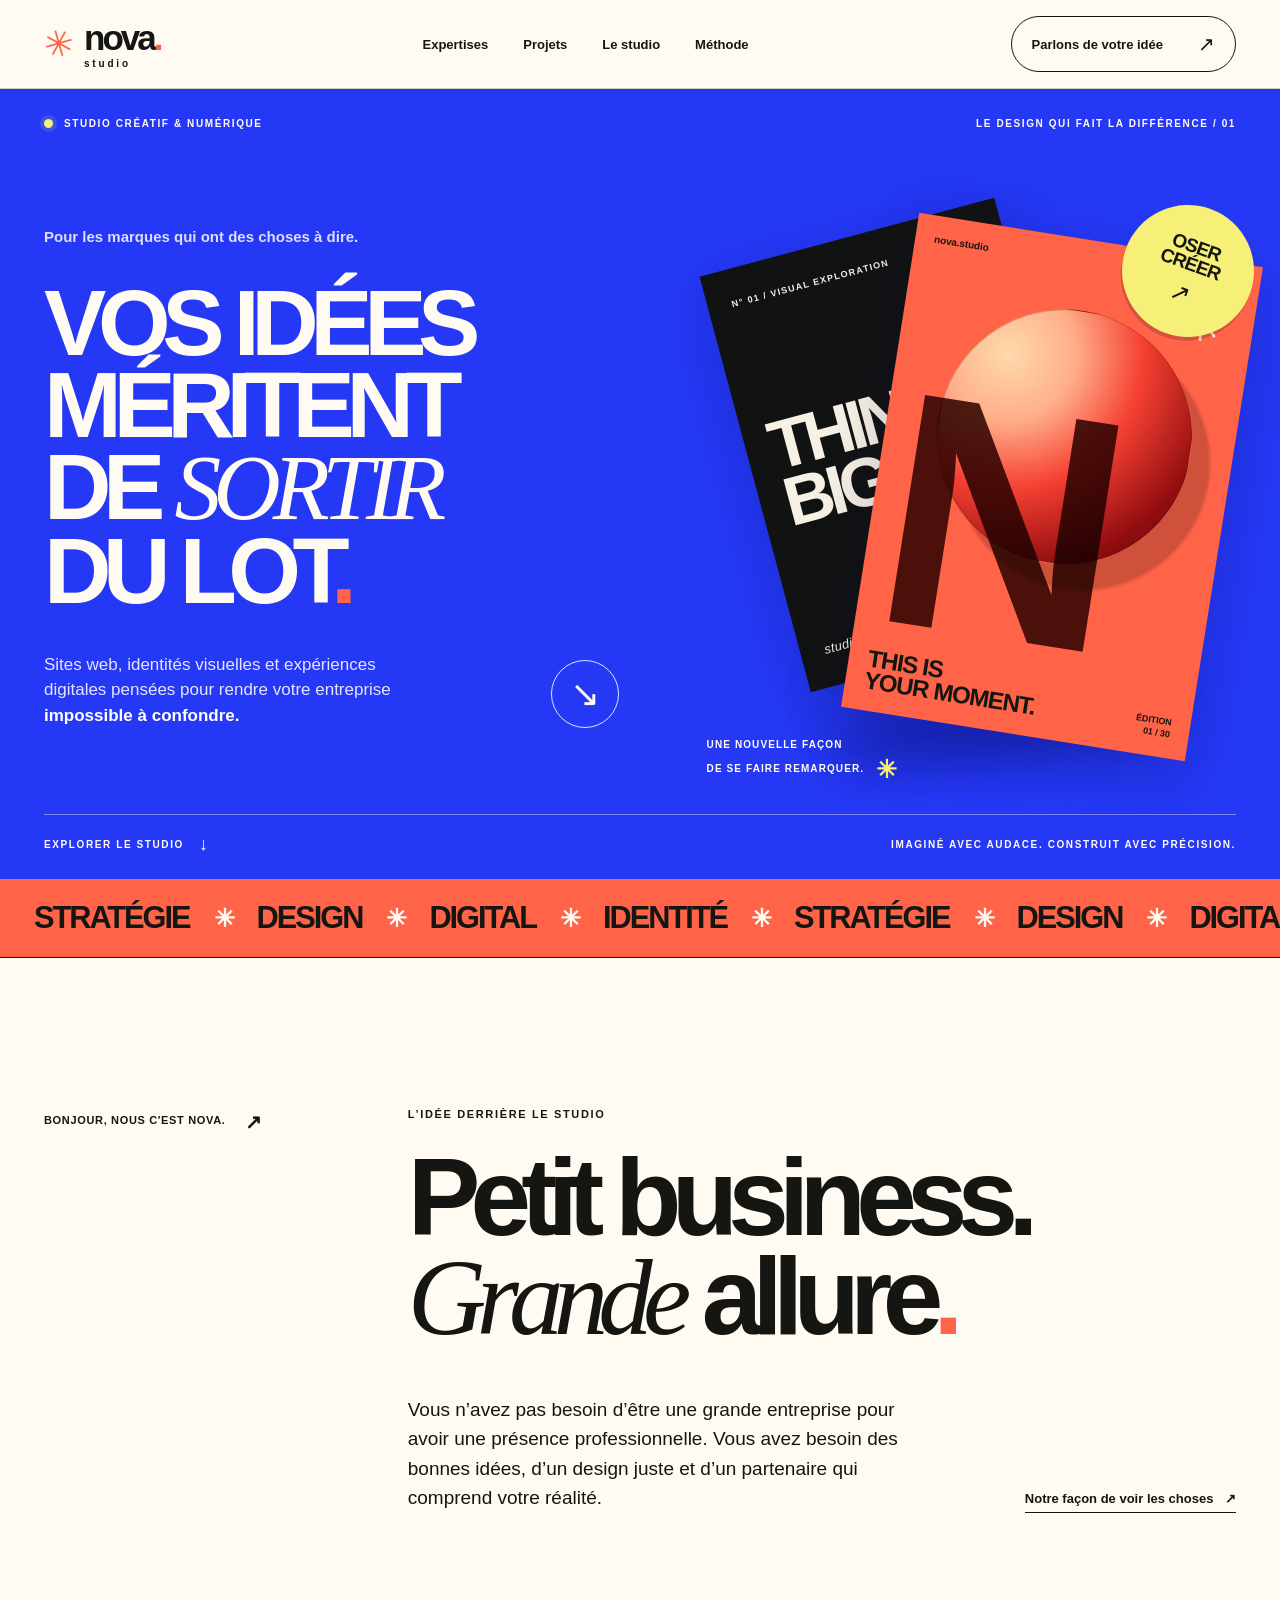
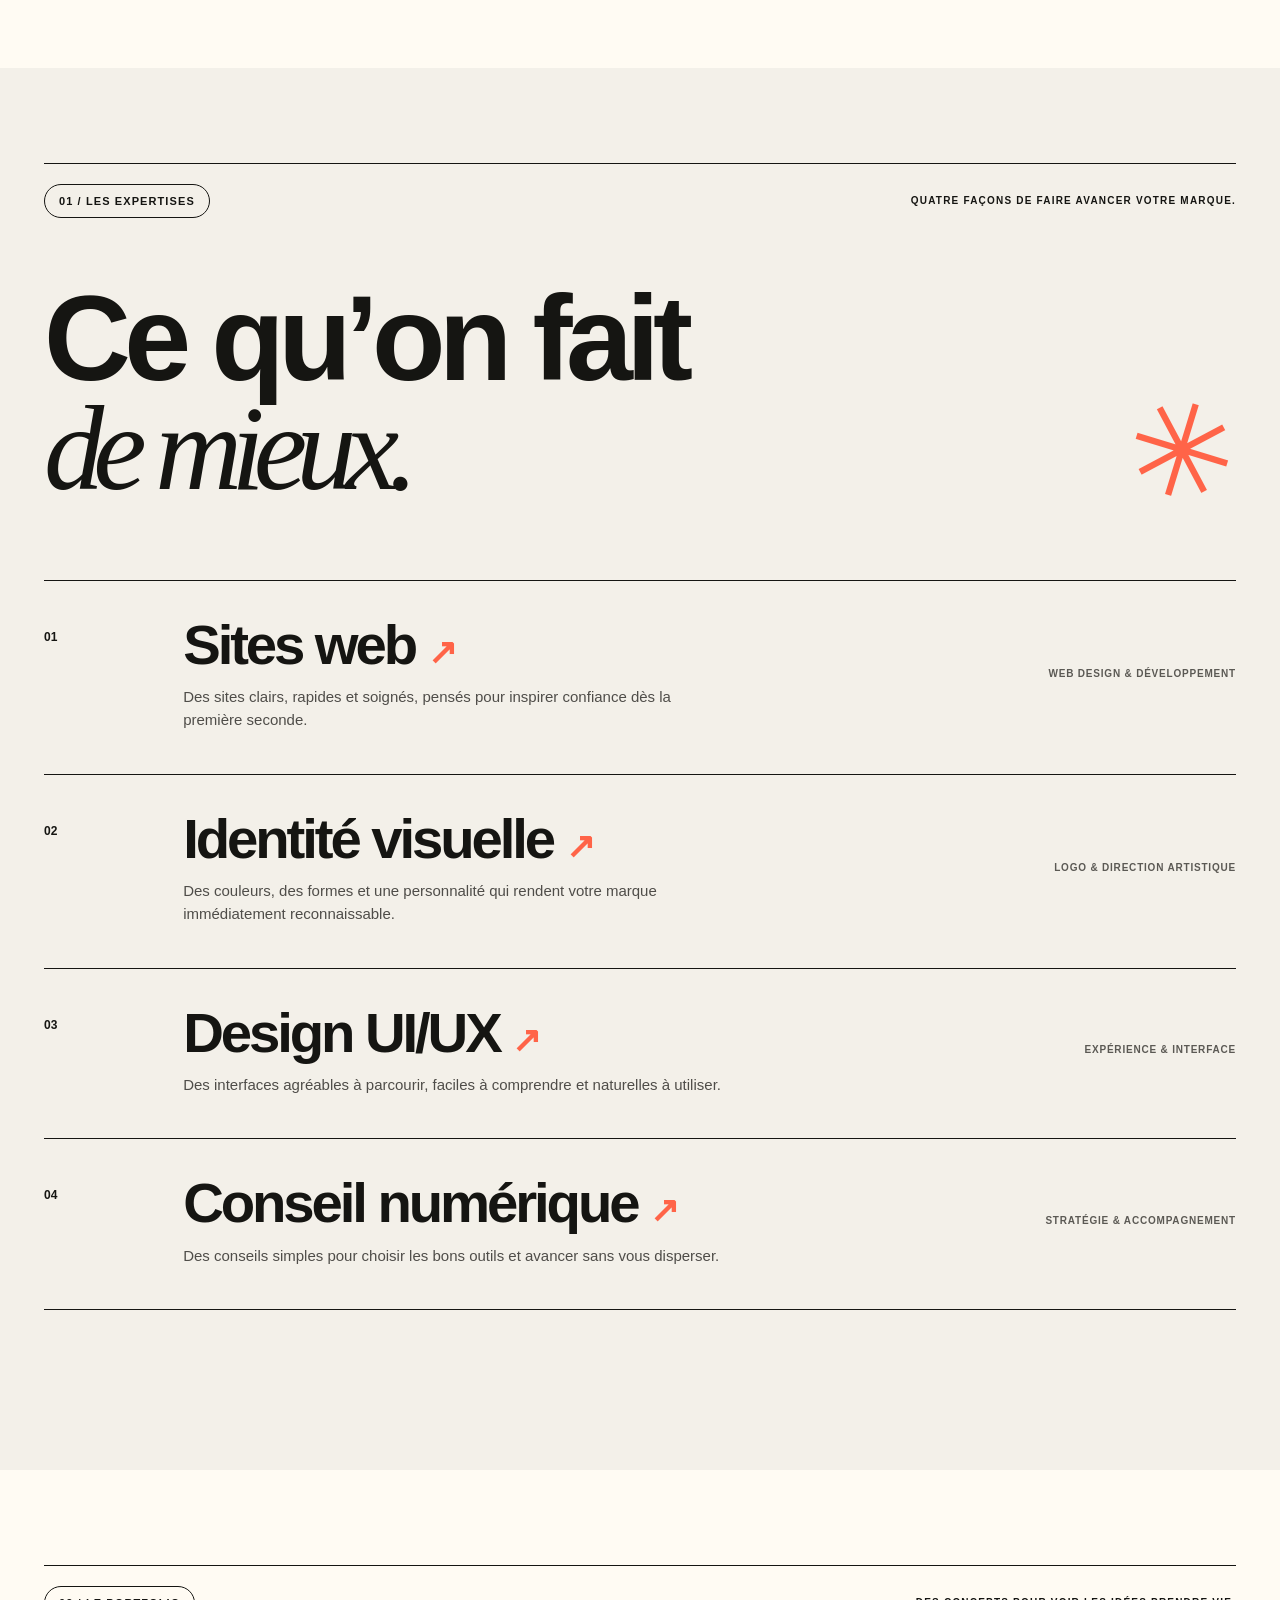
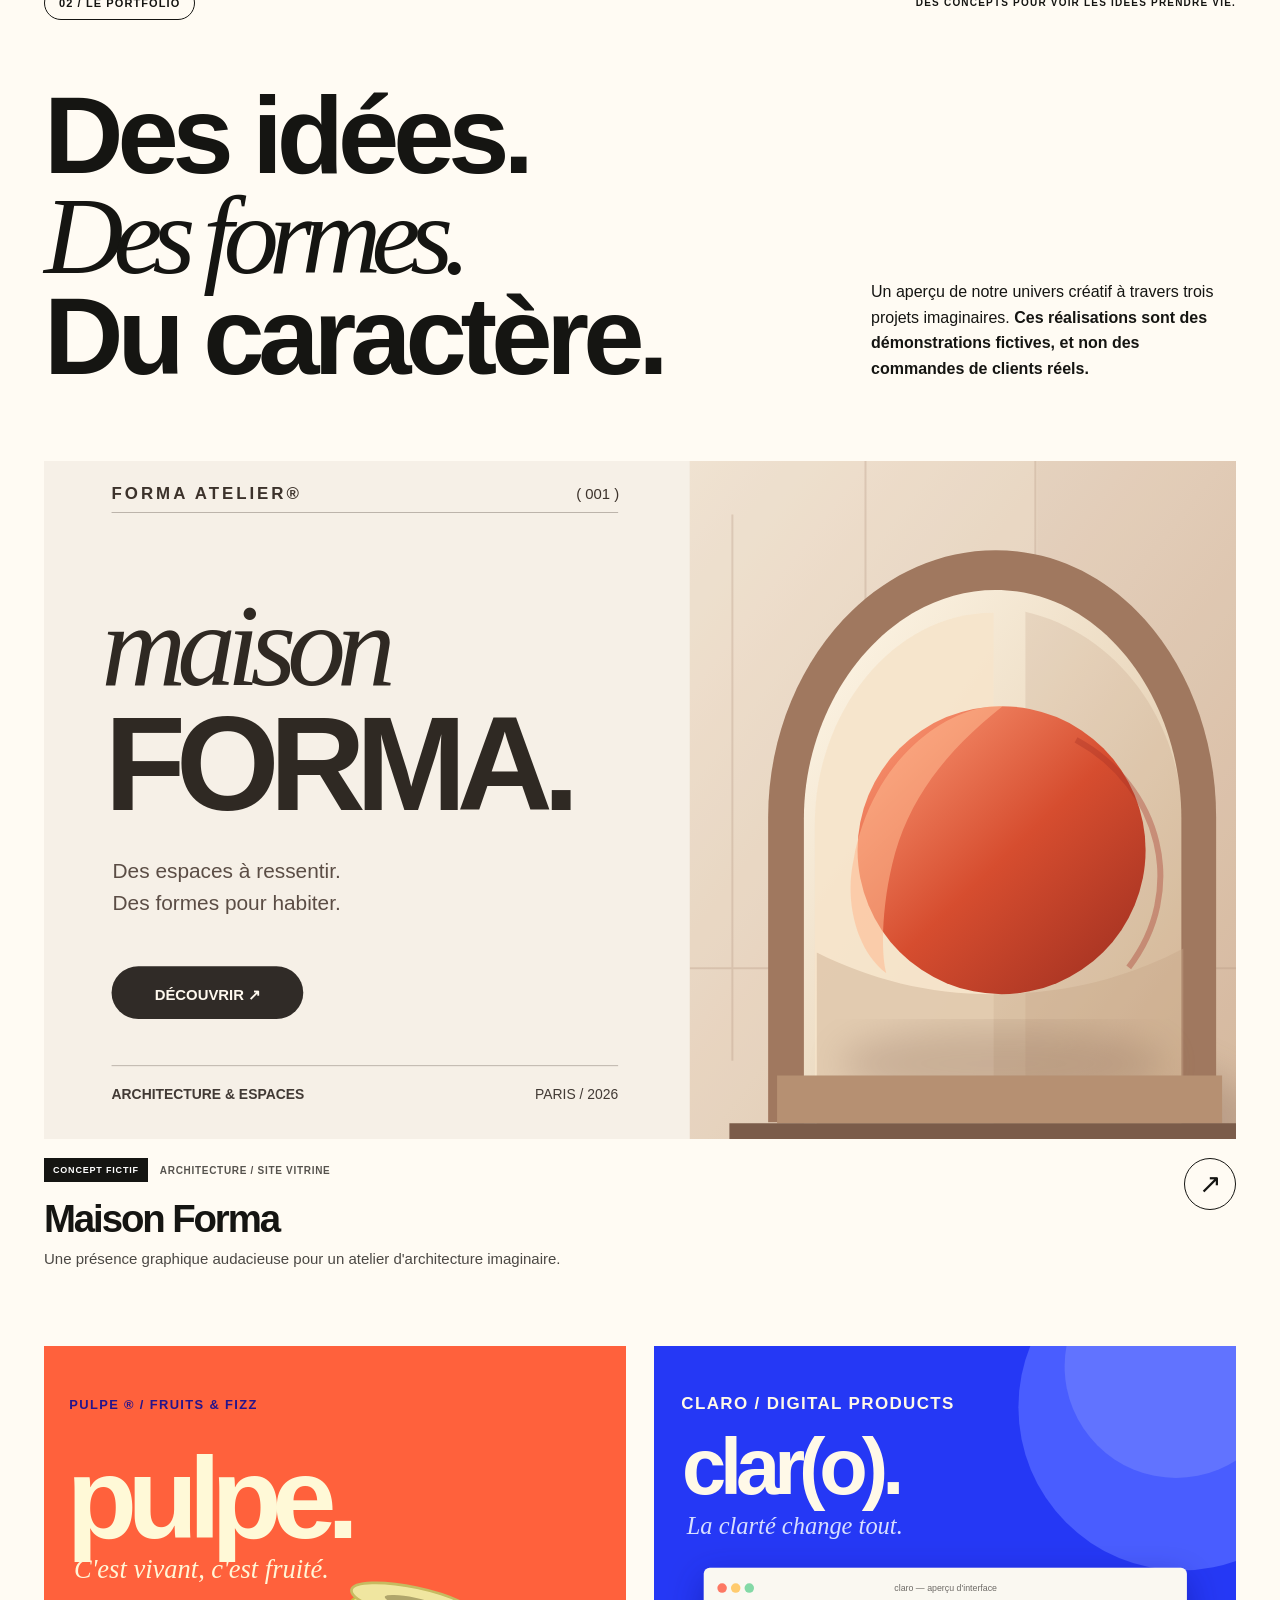
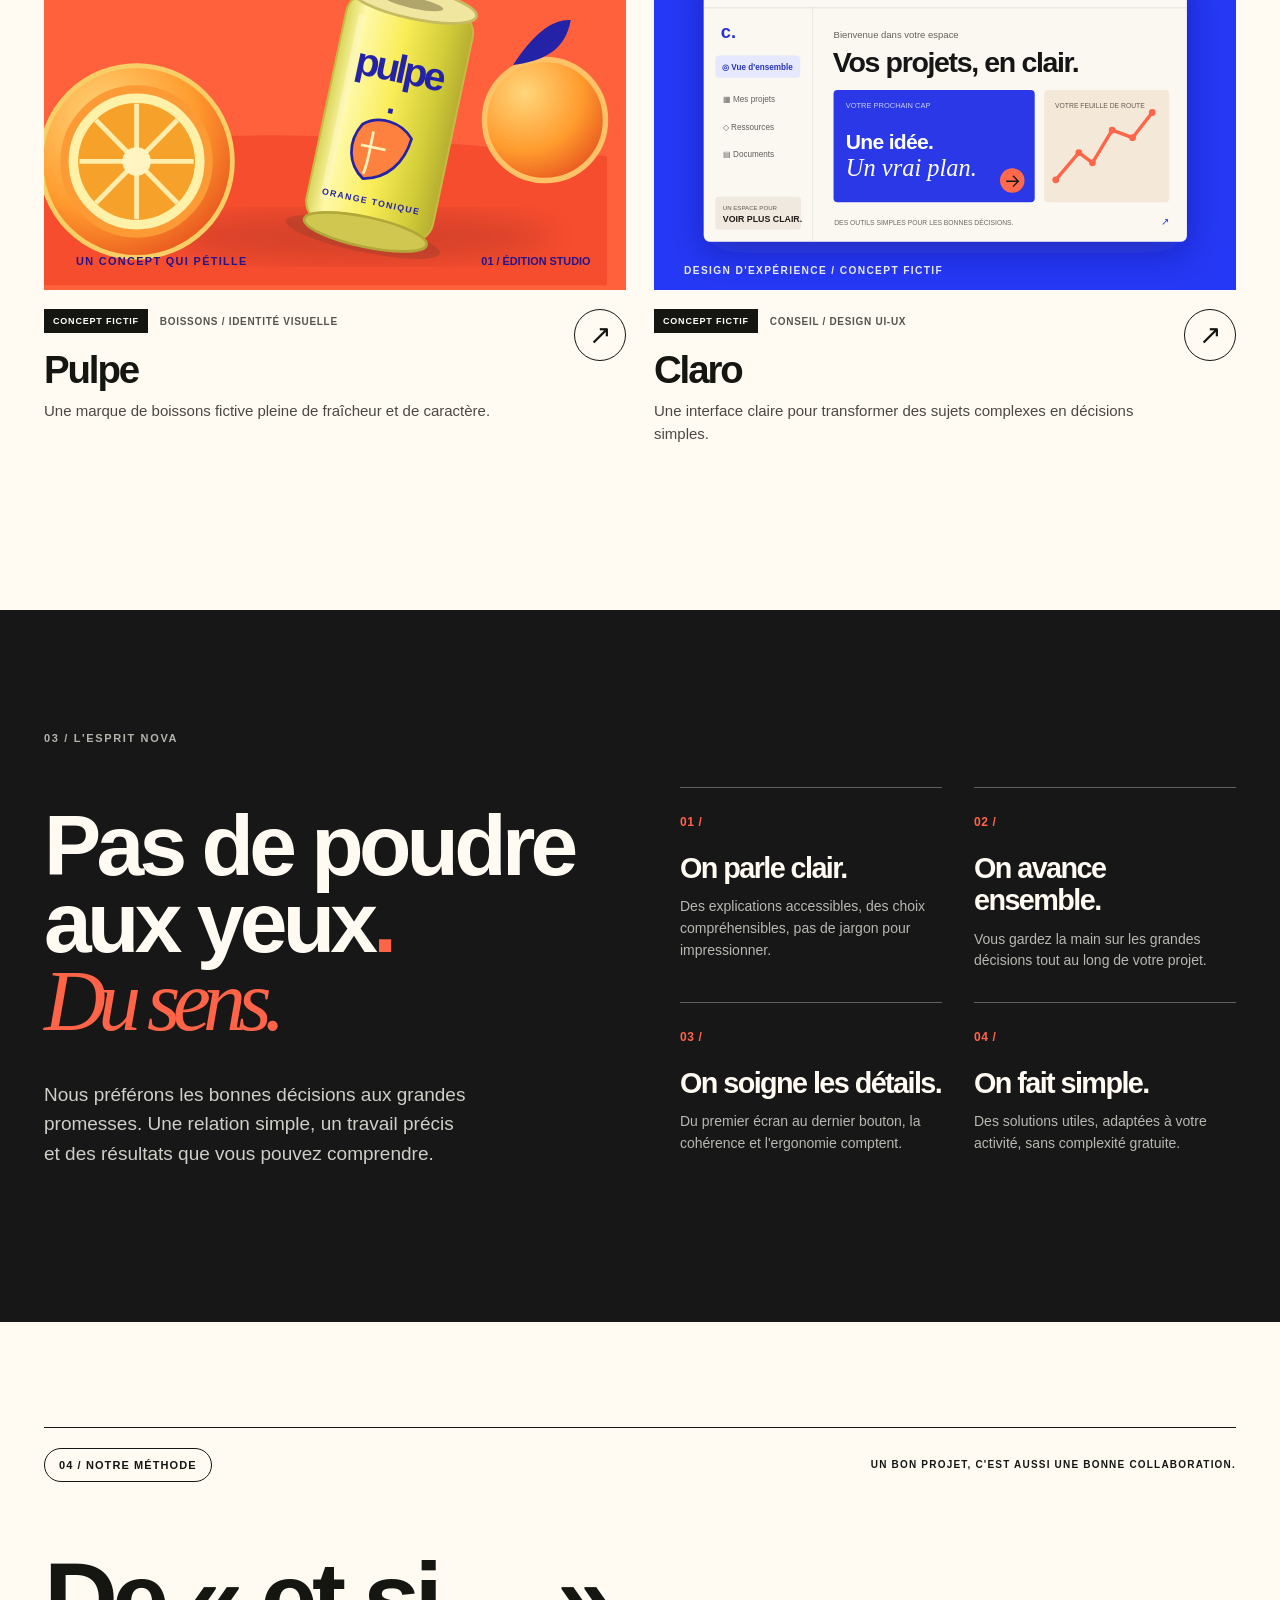
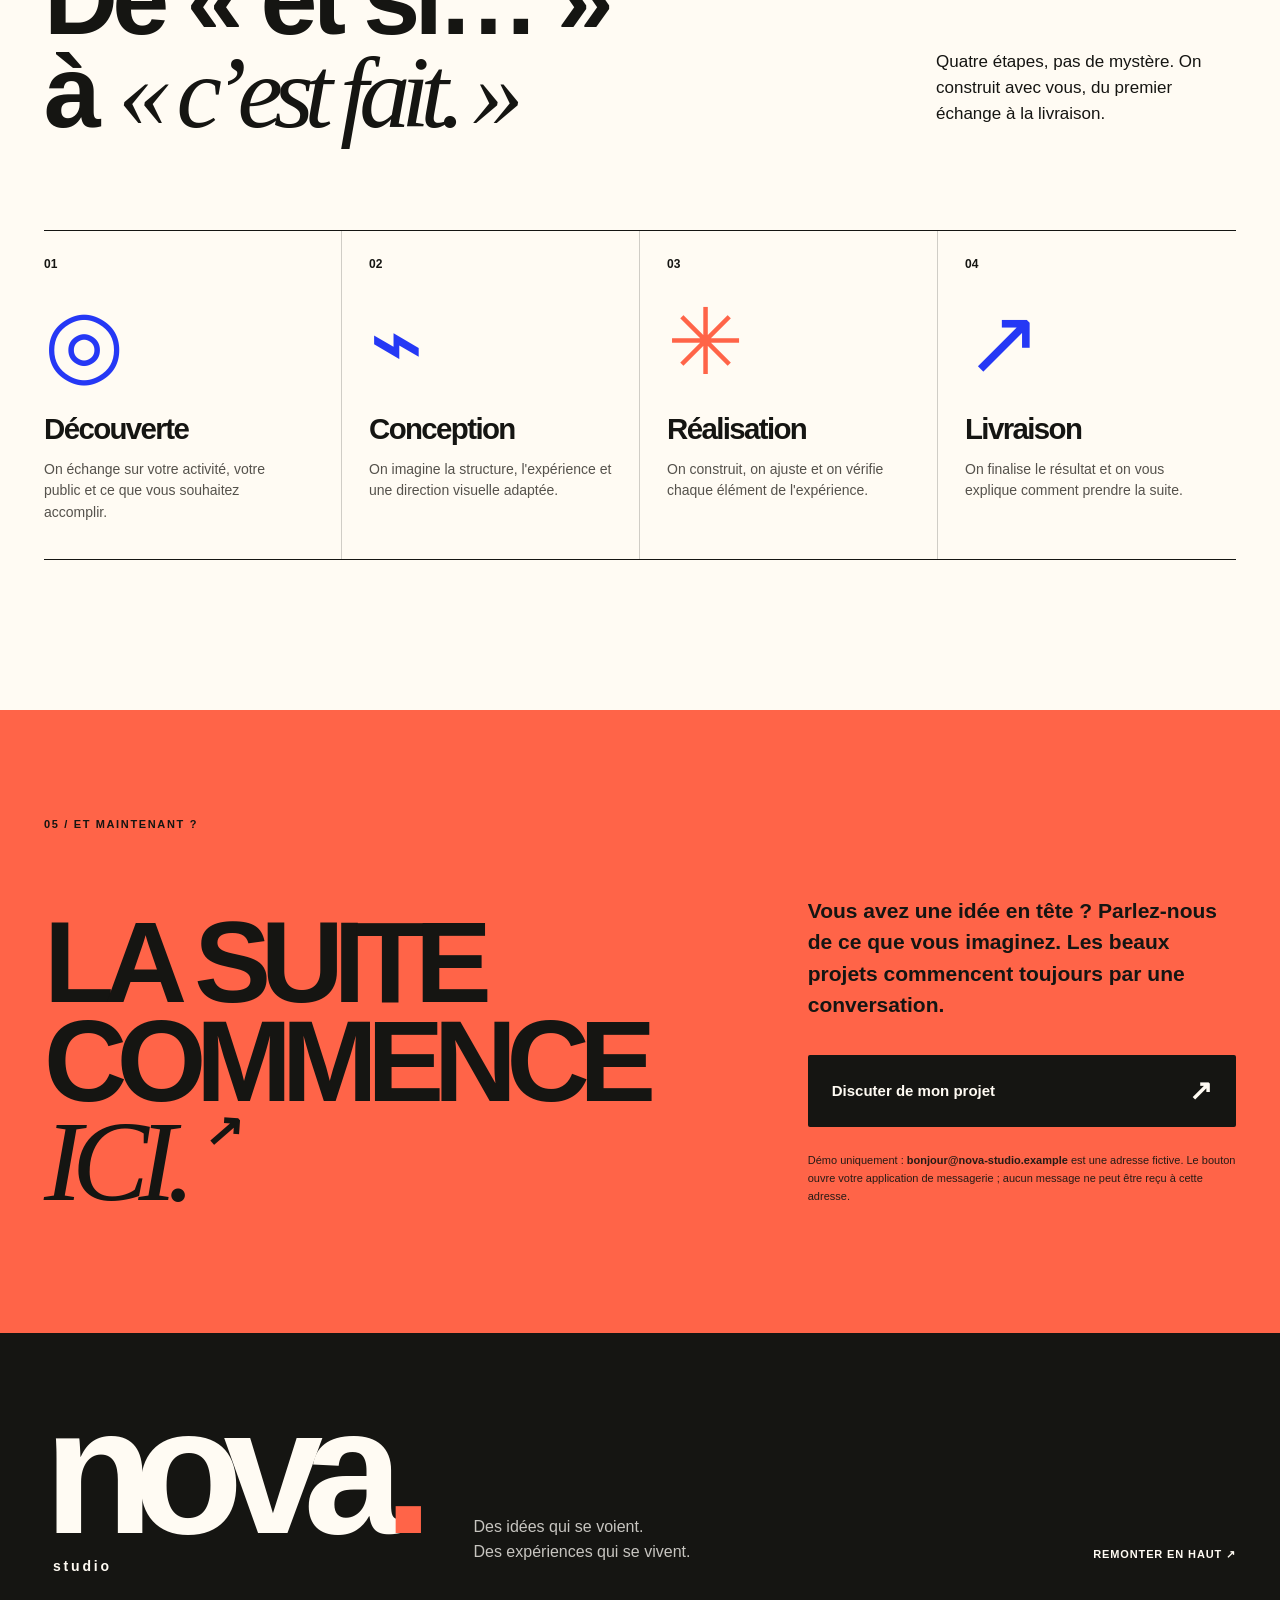
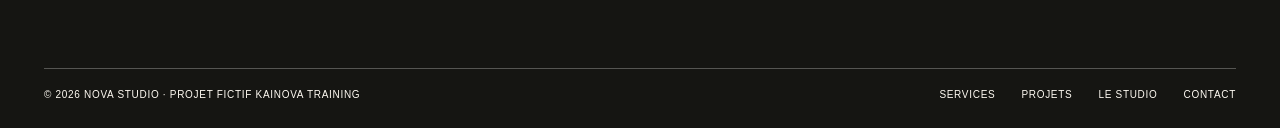
==== commit 9022da9e: "fix(training-01): refine mobile hero sticker typography" ====
--- a/KAINOVA-TRAINING/01-nova-studio/index.html
+++ b/KAINOVA-TRAINING/01-nova-studio/index.html
@@ -52,7 +52,7 @@
             <div class="poster-art"><div class="poster-orb"></div><span class="poster-letter">N</span><span class="poster-small-star">✳</span></div>
             <div class="poster-bottom"><b>THIS IS<br>YOUR MOMENT.</b><span>ÉDITION<br>01 / 30</span></div>
           </div>
-          <div class="graphic-sticker" aria-hidden="true"><span>DES IDÉES<br>AUDACIEUSES</span><span class="sticker-arrow">↗</span></div>
+          <div class="graphic-sticker" aria-hidden="true"><span>OSER<br>CRÉER</span><span class="sticker-arrow">↗</span></div>
           <div class="graphic-caption" aria-hidden="true">UNE NOUVELLE FAÇON<br>DE SE FAIRE REMARQUER. <span>✳</span></div>
         </div>
       </div>
